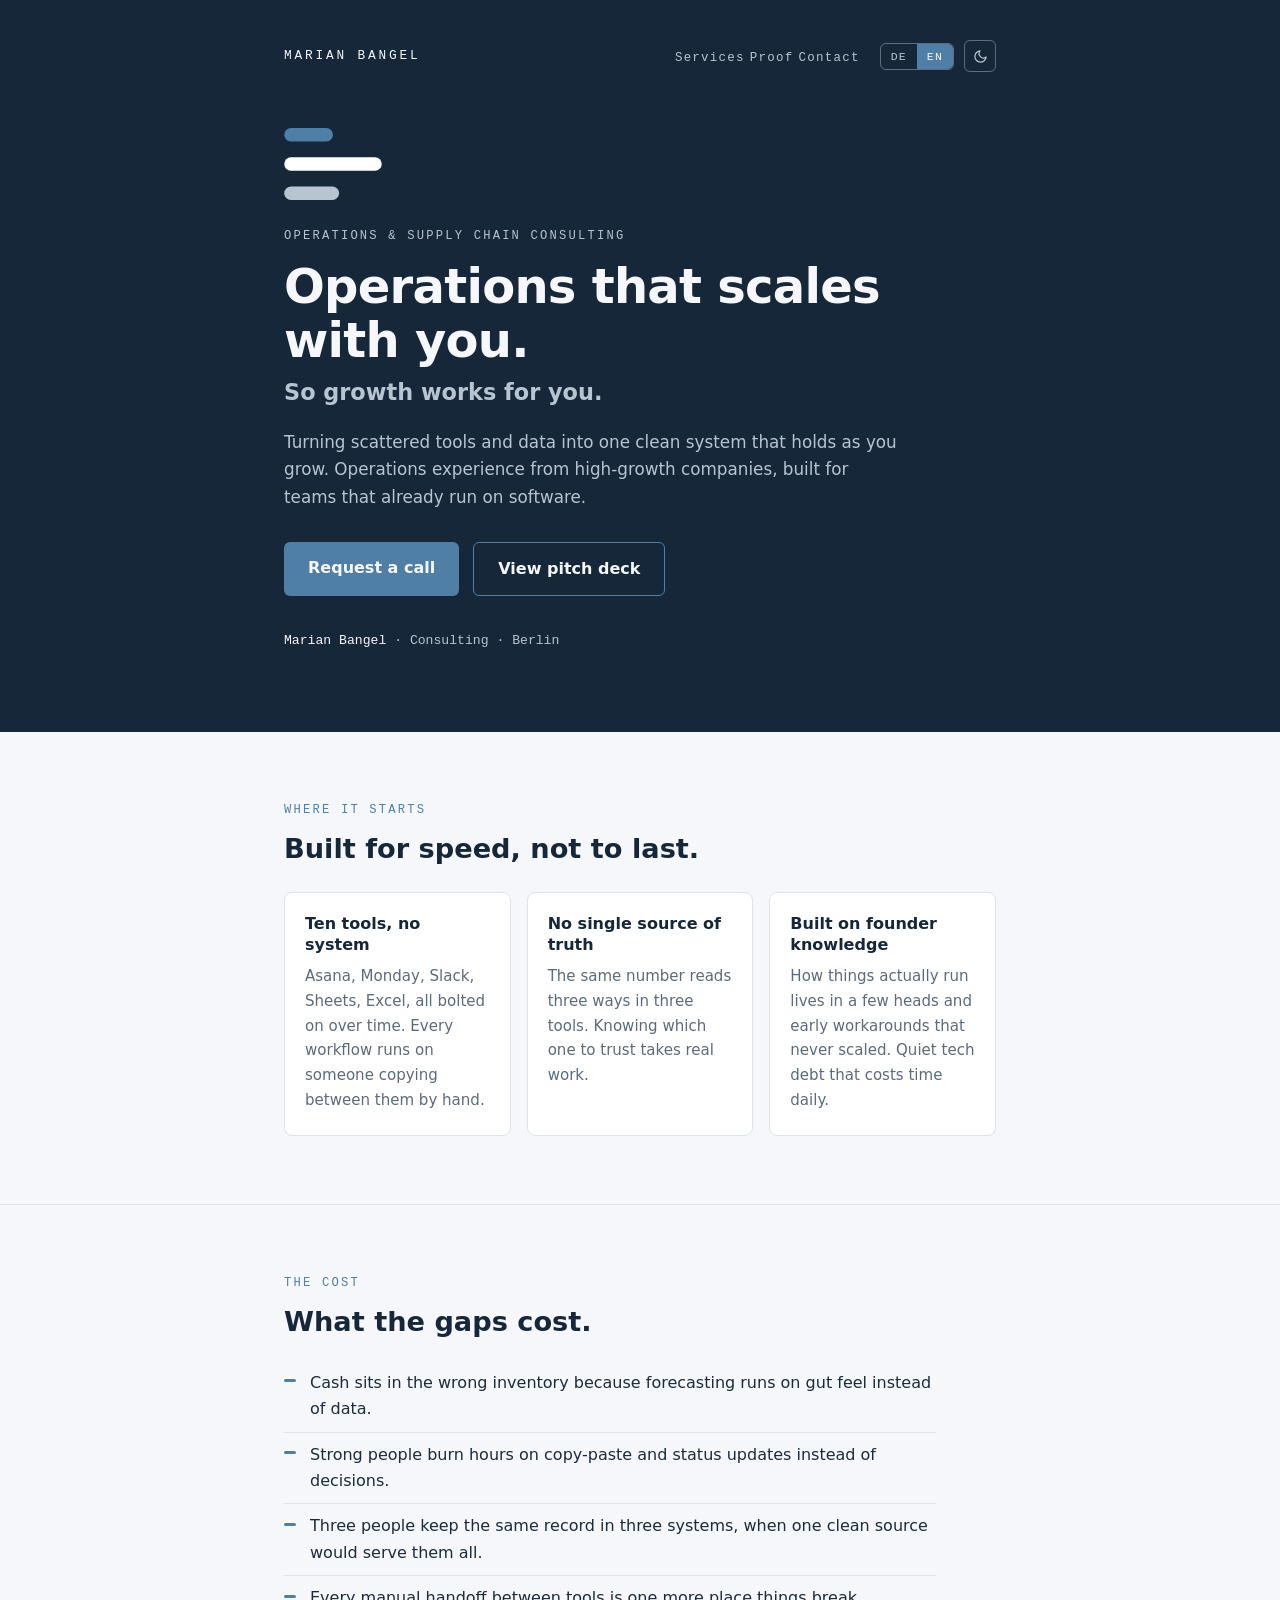
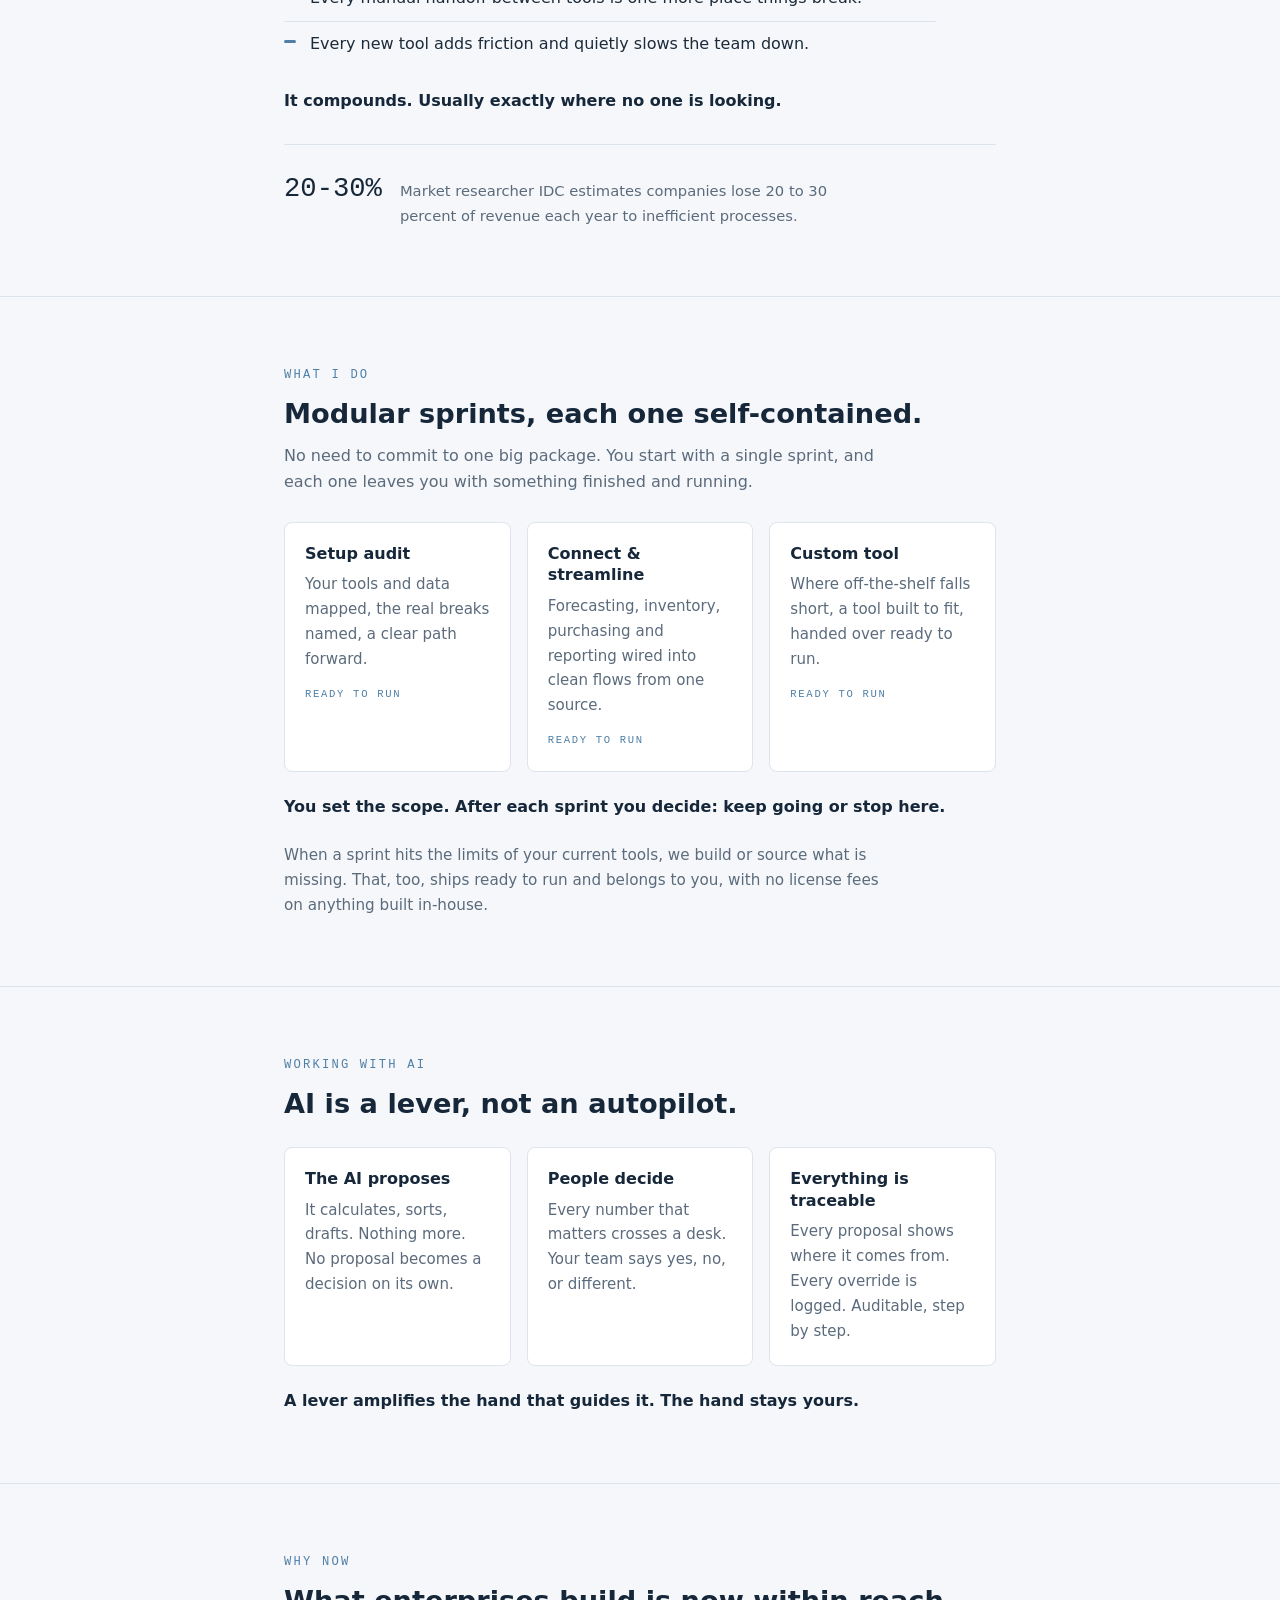
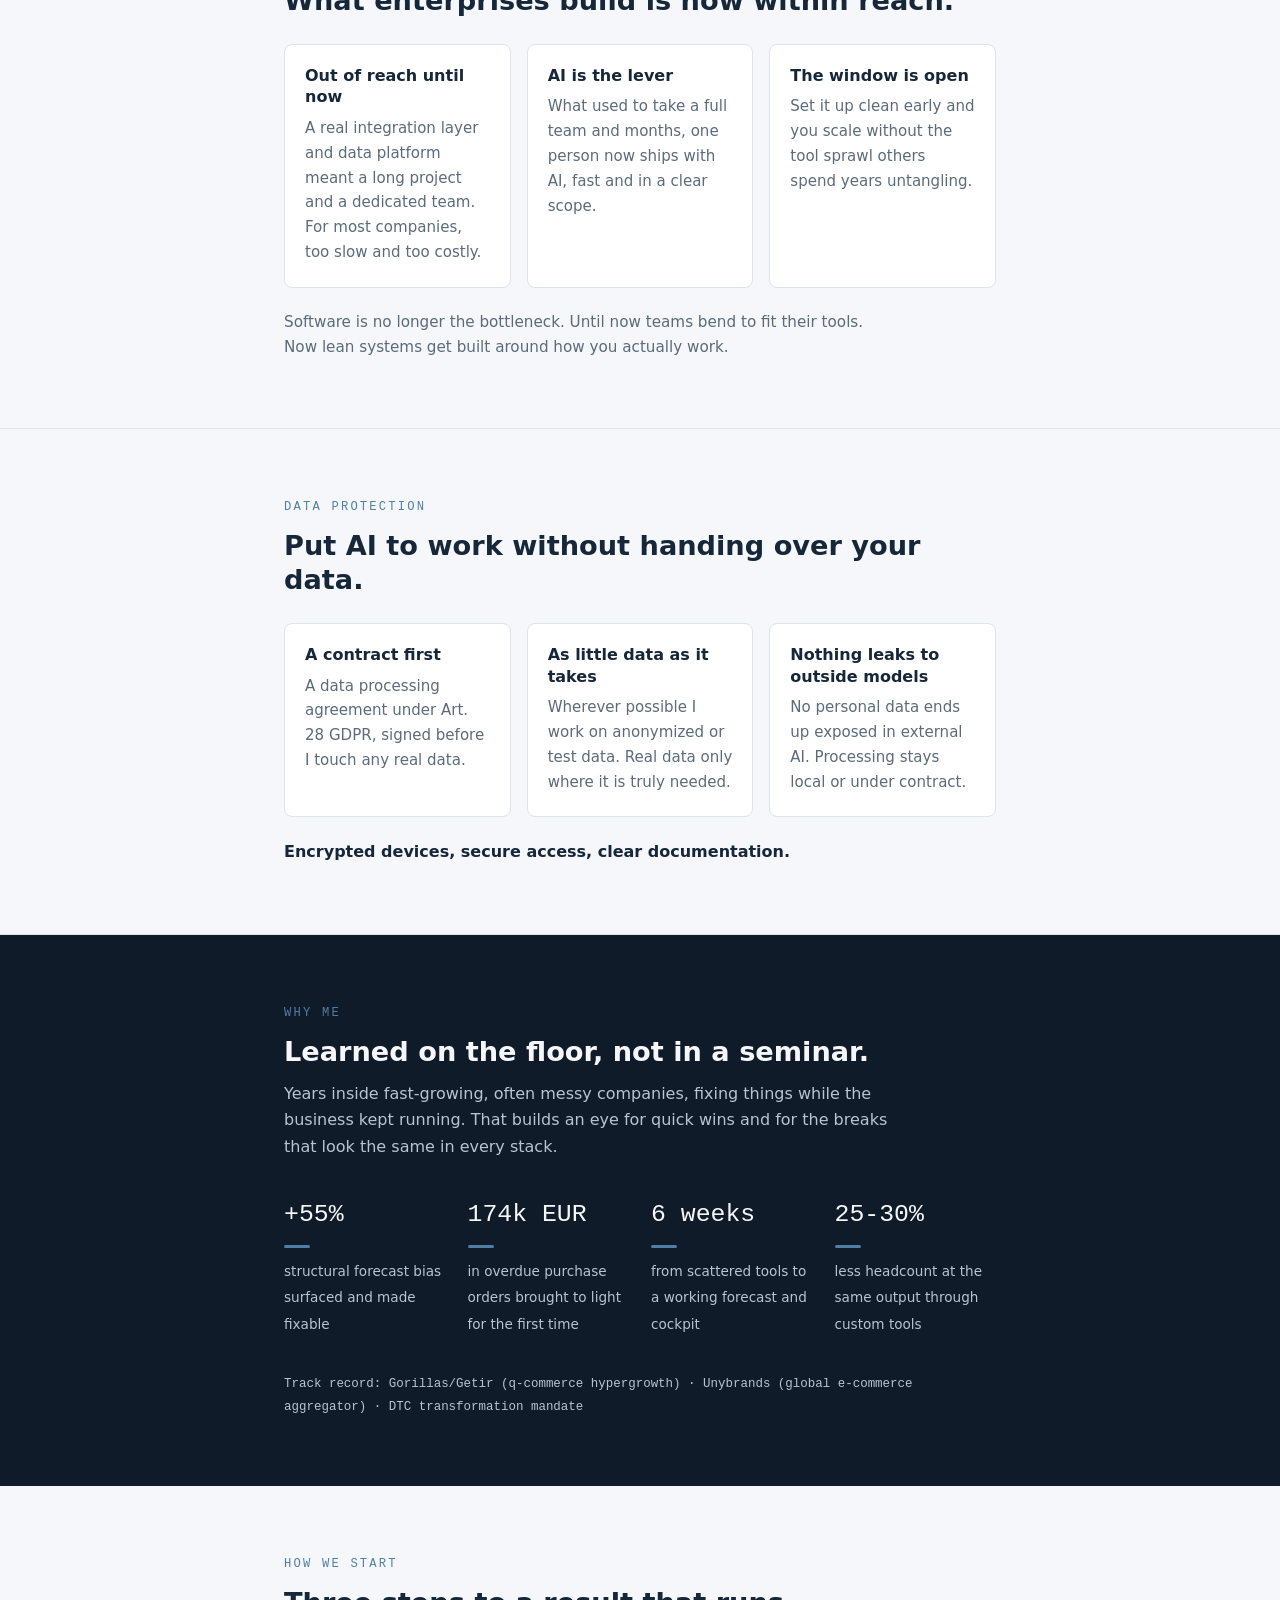
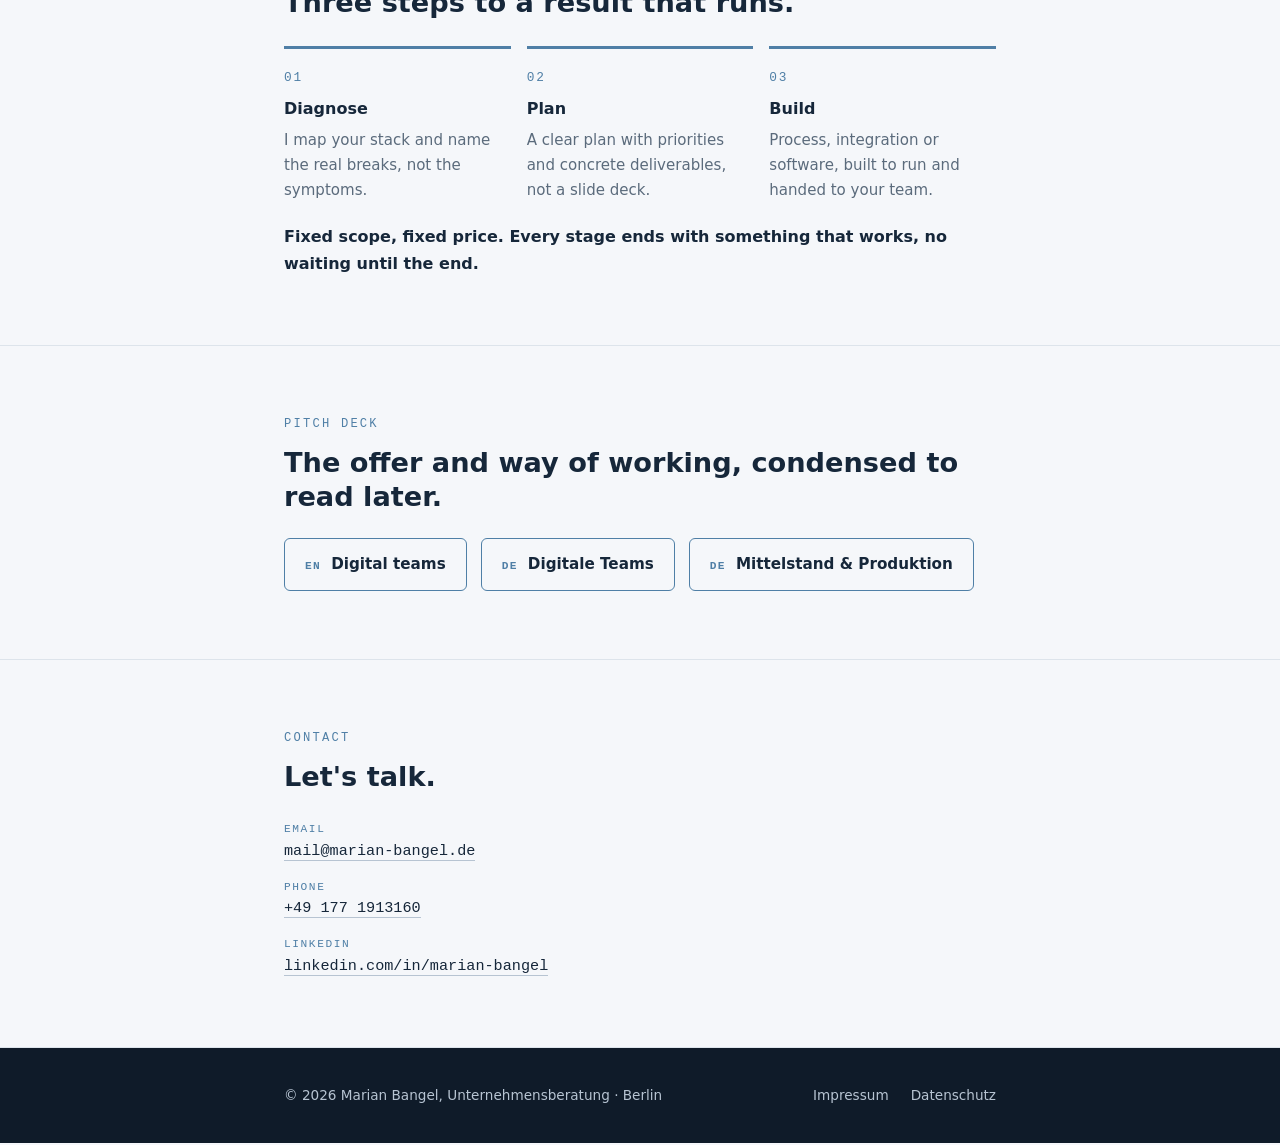
==== index.html @ c6da8b49 "Add files via upload" ====
<!DOCTYPE html>
<html lang="de">
<head>
<meta charset="utf-8">
<meta name="viewport" content="width=device-width, initial-scale=1">
<title>Marian Bangel · Prozesse &amp; Lieferketten</title>
<meta name="description" content="Beratung für Prozesse und Lieferketten. Gewachsene Strukturen in klare, belastbare Systeme überführen, KI-gestützt umgesetzt. / Operations &amp; supply chain consulting.">
<meta property="og:title" content="Marian Bangel · Prozesse &amp; Lieferketten">
<meta property="og:description" content="Gewachsene Strukturen in klare, belastbare Systeme überführen. Beratung und Umsetzung aus einer Hand.">
<meta property="og:url" content="https://marian-bangel.de/">
<meta property="og:type" content="website">
<link rel="icon" href="favicon.svg" type="image/svg+xml">
<link rel="stylesheet" href="style.css">
<script>
/* Theme vor dem Rendern setzen, kein Flackern. Keine Speicherung. */
document.documentElement.dataset.theme =
  window.matchMedia && window.matchMedia("(prefers-color-scheme: dark)").matches ? "dark" : "light";
</script>
</head>
<body data-active="de">

<!-- ================= DE ================= -->
<div data-lang="de">

<header class="hero">
  <div class="wrap">
    <div class="topbar">
      <a class="brand" href="#top" aria-label="Marian Bangel, zum Seitenanfang">
        <span class="brandmark">MARIAN BANGEL</span>
      </a>
      <div class="topnav">
        <span class="navlinks">
          <a href="#leistungen">Leistungen</a>
          <a href="#belege">Belege</a>
          <a href="#kontakt">Kontakt</a>
        </span>
        <div class="switches">
          <div class="langsw" role="group" aria-label="Sprache / Language">
            <button type="button" class="js-de on" aria-pressed="true">DE</button>
            <button type="button" class="js-en" aria-pressed="false">EN</button>
          </div>
          <button type="button" class="themesw js-theme" aria-label="Dunkles oder helles Design umschalten">
            <svg class="icon-moon" viewBox="0 0 24 24" fill="none" stroke="currentColor" stroke-width="2" stroke-linecap="round" stroke-linejoin="round" aria-hidden="true"><path d="M21 12.8A9 9 0 1 1 11.2 3a7 7 0 0 0 9.8 9.8z"/></svg>
            <svg class="icon-sun" viewBox="0 0 24 24" fill="none" stroke="currentColor" stroke-width="2" stroke-linecap="round" stroke-linejoin="round" aria-hidden="true"><circle cx="12" cy="12" r="4"/><path d="M12 2v2M12 20v2M4.9 4.9l1.4 1.4M17.7 17.7l1.4 1.4M2 12h2M20 12h2M4.9 19.1l1.4-1.4M17.7 6.3l1.4-1.4"/></svg>
          </button>
        </div>
      </div>
    </div>

    <svg class="chiffre fade" width="98" height="72" viewBox="0 0 130 96" role="img" aria-label="Marian Bangel Chiffre">
      <rect class="b1" x="0" y="0"  width="65"     height="18" rx="9"></rect>
      <rect class="b2" x="0" y="39" width="130"    height="18" rx="9"></rect>
      <rect class="b3" x="0" y="78" width="73.125" height="18" rx="9"></rect>
    </svg>
    <span class="eyebrow fade d1">Beratung für Prozesse &amp; Lieferketten</span>
    <h1 class="fade d1">Prozesse, die mitwachsen.</h1>
    <p class="claim fade d2">Damit Wachstum zum Vorteil wird.</p>
    <p class="sub fade d3">Gewachsene Strukturen in klare, belastbare Systeme überführen. Operative Erfahrung aus schnell wachsenden Unternehmen, nutzbar gemacht für den Mittelstand.</p>
    <div class="ctas fade d4">
      <a class="cta" href="mailto:mail@marian-bangel.de?subject=Anfrage%20Beratung">Gespräch anfragen</a>
      <a class="cta ghost" href="#pitchdeck">Pitchdeck ansehen</a>
    </div>
    <p class="meta fade d4"><strong>Marian Bangel</strong> · Unternehmensberatung · Berlin</p>
  </div>
</header>

<main>
  <section>
    <div class="wrap">
      <span class="eyebrow">Die Ausgangslage</span>
      <h2>In jeder Branche dieselben Engpässe.</h2>
      <div class="grid g3">
        <div class="block"><h3>Wissen in einzelnen Köpfen</h3><p>Isoliertes Expertenwissen, das nicht ins Unternehmen fließt. Fällt einer aus, stockt der Ablauf.</p></div>
        <div class="block"><h3>Gewachsene Insellösungen</h3><p>Tabellen, Mails und Notizen, über Jahre nebeneinander gewachsen. Den vollen Überblick hat niemand.</p></div>
        <div class="block"><h3>Kennzahlen nicht griffbereit</h3><p>Die entscheidenden Zahlen liegen nirgends sauber an einem Ort. Entscheidungen dauern länger, als sie müssten.</p></div>
      </div>
    </div>
  </section>

  <section>
    <div class="wrap">
      <span class="eyebrow">Was das kostet</span>
      <h2>Versteckte Prozesskosten, die mit der Größe wachsen.</h2>
      <ul class="points">
        <li>Kapital steckt im falschen Lagerbestand, weil nach Erfahrungswerten statt nach Daten geplant wird.</li>
        <li>Bestellungen kommen zu früh oder zu spät, weil der Überblick an einer Stelle fehlt.</li>
        <li>Gute Mitarbeiter verbringen Stunden mit Abtippen statt mit Entscheidungen.</li>
        <li>Aufträge und Material laufen über Zettel und Zuruf, statt an einem Ort zusammenzukommen.</li>
        <li>Jeder neue Auftrag und Standort macht die Abläufe komplizierter und bremst so das Wachstum.</li>
      </ul>
      <p class="kick">Das summiert sich. Meist genau da, wo keiner hinschaut.</p>
      <div class="stat">
        <b>20-30%</b>
        <span>Laut Marktforscher IDC verlieren Unternehmen jährlich 20 bis 30 Prozent ihres Umsatzes durch ineffiziente Prozesse.</span>
      </div>
    </div>
  </section>

  <section id="leistungen">
    <div class="wrap">
      <span class="eyebrow">Was ich mache</span>
      <h2>Modulare Sprints, jeder für sich abgeschlossen.</h2>
      <p class="intro">Sie müssen nicht das große Gesamtpaket kaufen. Sie steigen mit einem Sprint ein, und nach jedem haben Sie ein fertiges, lauffähiges Ergebnis in der Hand.</p>
      <div class="grid g3">
        <div class="block"><h3>Prozessanalyse</h3><p>Ihre Abläufe durchleuchtet, die echten Engpässe benannt, ein klarer Fahrplan.</p><span class="tag">Fertig übergeben</span></div>
        <div class="block"><h3>Prozess schlank bauen</h3><p>Planung, Bestand, Bestellung und Auswertung zu klaren, belastbaren Abläufen umgebaut.</p><span class="tag">Fertig übergeben</span></div>
        <div class="block"><h3>Eigenes Tool</h3><p>Wo es sich lohnt, eine passende Softwarelösung, schlüsselfertig übergeben.</p><span class="tag">Fertig übergeben</span></div>
      </div>
      <p class="kick">Sie bestimmen den Umfang. Nach jedem Sprint können Sie weitergehen oder stoppen.</p>
      <p class="note">Stößt ein Sprint an die Grenze der bestehenden Software, bauen oder finden wir die Lösung. Auch sie wird schlüsselfertig übergeben und gehört Ihnen, ohne laufende Lizenzkosten für Neuentwicklungen.</p>
    </div>
  </section>

  <section>
    <div class="wrap">
      <span class="eyebrow">Arbeitsweise mit KI</span>
      <h2>KI ist ein Hebel, kein Autopilot.</h2>
      <div class="grid g3">
        <div class="block"><h3>Die KI schlägt vor</h3><p>Sie rechnet, sortiert, entwirft. Mehr nicht. Kein Vorschlag wird von allein zur Entscheidung.</p></div>
        <div class="block"><h3>Der Mensch entscheidet</h3><p>Jede Zahl, die zählt, geht über einen Schreibtisch. Ihre Leute sagen ja, nein oder anders.</p></div>
        <div class="block"><h3>Alles ist nachvollziehbar</h3><p>Jeder Vorschlag zeigt, woher er kommt. Jeder Eingriff wird protokolliert. Prüfbar, Schritt für Schritt.</p></div>
      </div>
      <p class="kick">Ein Hebel verstärkt die Hand, die ihn führt. Die Hand bleibt Ihre.</p>
    </div>
  </section>

  <section>
    <div class="wrap">
      <span class="eyebrow">Wieso jetzt</span>
      <h2>Was Konzerne aufbauen, wird jetzt auch für den Mittelstand machbar.</h2>
      <div class="grid g3">
        <div class="block"><h3>Bisher zu teuer</h3><p>Moderne, datengetriebene Prozesse waren großen Konzernen vorbehalten. Für den Mittelstand selten bezahlbar.</p></div>
        <div class="block"><h3>KI ist der Hebel</h3><p>Was früher ein ganzes Beraterteam und ein langes Projekt brauchte, schafft heute ein Einzelner mit KI, schnell und mit klarem Rahmen.</p></div>
        <div class="block"><h3>Jetzt ist der Moment</h3><p>Wer früh umstellt, baut einen Vorsprung auf, den der Wettbewerb erst einholen muss. Am Anfang ist der Hebel am größten.</p></div>
      </div>
      <p class="note">Software ist kein Flaschenhals mehr. Bisher richtet sich der Betrieb oft nach der Software. Jetzt entstehen schlanke Lösungen rund um Ihre Prozesse.</p>
    </div>
  </section>

  <section>
    <div class="wrap">
      <span class="eyebrow">Datenschutz</span>
      <h2>Klare Regeln, bevor irgendetwas beginnt.</h2>
      <div class="grid g3">
        <div class="block"><h3>Vertrag vor Zugriff</h3><p>Ein Auftragsverarbeitungsvertrag nach Art. 28 DSGVO wird geschlossen, bevor ich Zugriff auf echte Daten bekomme.</p></div>
        <div class="block"><h3>So wenig Daten wie möglich</h3><p>Wo es geht, arbeite ich mit anonymisierten oder Testdaten. Echte Daten nur, wo wirklich nötig.</p></div>
        <div class="block"><h3>Keine Echtdaten in fremde Systeme</h3><p>Personenbezogene Daten landen nicht ungeschützt in fremden KI-Systemen. Verarbeitung lokal oder vertraglich abgesichert.</p></div>
      </div>
      <p class="kick">Verschlüsselte Geräte, sichere Zugänge, klare Dokumentation.</p>
    </div>
  </section>

  <section id="belege" class="proof">
    <div class="wrap">
      <span class="eyebrow">Wieso ich</span>
      <h2>Gelernt im Betrieb, nicht im Seminar.</h2>
      <p class="lead">Jahre in schnell wachsenden, oft chaotischen Unternehmen, immer im laufenden Betrieb optimiert. Daraus ein Blick für schnelle Erfolge und für die Engpässe, die in fast jedem Betrieb gleich aussehen.</p>
      <div class="nums">
        <div class="num"><b>55%</b><span class="u"></span><span>systematische Fehlplanung in der Absatzplanung aufgedeckt und korrigierbar gemacht</span></div>
        <div class="num"><b>174k EUR</b><span class="u"></span><span>überfällige Bestellungen erstmals sichtbar gemacht</span></div>
        <div class="num"><b>6 Wochen</b><span class="u"></span><span>vom Excel-Chaos zu einer laufenden Planungs- und Steuerungslösung</span></div>
        <div class="num"><b>25-30%</b><span class="u"></span><span>weniger Personaleinsatz bei gleichem Ergebnis durch eigene Werkzeuge</span></div>
      </div>
      <p class="stations">Stationen: Gorillas/Getir (Lebensmittel-Lieferdienst, starkes Wachstum) · Unybrands (internationale E-Commerce-Gruppe) · Beratungsmandat Online-Handel</p>
    </div>
  </section>

  <section>
    <div class="wrap">
      <span class="eyebrow">Wie ein Einstieg aussieht</span>
      <h2>In drei Schritten zum schlüsselfertigen Ergebnis.</h2>
      <div class="steps">
        <div class="step"><span class="no">01</span><h3>Diagnose</h3><p>Ich analysiere Ihre Prozesse und benenne die echten Engpässe, nicht die Symptome.</p></div>
        <div class="step"><span class="no">02</span><h3>Konzept</h3><p>Ein klarer Plan mit Prioritäten und konkreten Ergebnissen, kein Beratungs-Foliensatz.</p></div>
        <div class="step"><span class="no">03</span><h3>Umsetzung</h3><p>Prozesse oder Software, einsatzfertig gebaut und an Ihr Team übergeben.</p></div>
      </div>
      <p class="kick">Fester Umfang, fester Preis. Nach jeder Etappe steht etwas Fertiges, kein Warten bis zum Schluss.</p>
    </div>
  </section>

  <section id="pitchdeck">
    <div class="wrap">
      <span class="eyebrow">Pitchdeck</span>
      <h2>Leistungsangebot und Arbeitsweise kompakt zum Nachlesen.</h2>
      <div class="decks">
        <a class="deck" href="decks/pitchdeck-de.pdf"><span class="dtag">DE</span> Mittelstand &amp; Produktion</a>
        <a class="deck" href="decks/pitchdeck-digital-de.pdf"><span class="dtag">DE</span> Digitale Teams</a>
        <a class="deck" href="decks/pitchdeck-en.pdf"><span class="dtag">EN</span> Digital teams</a>
      </div>
    </div>
  </section>

  <section id="kontakt">
    <div class="wrap">
      <span class="eyebrow">Kontakt</span>
      <h2>Sprechen wir darüber.</h2>
      <div class="contact">
        <div><span class="k">E-Mail</span><a href="mailto:mail@marian-bangel.de">mail@marian-bangel.de</a></div>
        <div><span class="k">Telefon</span><a href="tel:+491771913160">+49 177 1913160</a></div>
        <div><span class="k">LinkedIn</span><a href="https://linkedin.com/in/marian-bangel" rel="me">linkedin.com/in/marian-bangel</a></div>
      </div>
    </div>
  </section>
</main>

</div>

<!-- ================= EN ================= -->
<div data-lang="en">

<header class="hero">
  <div class="wrap">
    <div class="topbar">
      <a class="brand" href="#top" aria-label="Marian Bangel, back to top">
        <span class="brandmark">MARIAN BANGEL</span>
      </a>
      <div class="topnav">
        <span class="navlinks">
          <a href="#services">Services</a>
          <a href="#proof">Proof</a>
          <a href="#contact">Contact</a>
        </span>
        <div class="switches">
          <div class="langsw" role="group" aria-label="Sprache / Language">
            <button type="button" class="js-de" aria-pressed="false">DE</button>
            <button type="button" class="js-en on" aria-pressed="true">EN</button>
          </div>
          <button type="button" class="themesw js-theme" aria-label="Toggle dark or light theme">
            <svg class="icon-moon" viewBox="0 0 24 24" fill="none" stroke="currentColor" stroke-width="2" stroke-linecap="round" stroke-linejoin="round" aria-hidden="true"><path d="M21 12.8A9 9 0 1 1 11.2 3a7 7 0 0 0 9.8 9.8z"/></svg>
            <svg class="icon-sun" viewBox="0 0 24 24" fill="none" stroke="currentColor" stroke-width="2" stroke-linecap="round" stroke-linejoin="round" aria-hidden="true"><circle cx="12" cy="12" r="4"/><path d="M12 2v2M12 20v2M4.9 4.9l1.4 1.4M17.7 17.7l1.4 1.4M2 12h2M20 12h2M4.9 19.1l1.4-1.4M17.7 6.3l1.4-1.4"/></svg>
          </button>
        </div>
      </div>
    </div>

    <svg class="chiffre fade" width="98" height="72" viewBox="0 0 130 96" role="img" aria-label="Marian Bangel mark">
      <rect class="b1" x="0" y="0"  width="65"     height="18" rx="9"></rect>
      <rect class="b2" x="0" y="39" width="130"    height="18" rx="9"></rect>
      <rect class="b3" x="0" y="78" width="73.125" height="18" rx="9"></rect>
    </svg>
    <span class="eyebrow fade d1">Operations &amp; Supply Chain Consulting</span>
    <h1 class="fade d1">Operations that scales with you.</h1>
    <p class="claim fade d2">So growth works for you.</p>
    <p class="sub fade d3">Turning scattered tools and data into one clean system that holds as you grow. Operations experience from high-growth companies, built for teams that already run on software.</p>
    <div class="ctas fade d4">
      <a class="cta" href="mailto:mail@marian-bangel.de?subject=Consulting%20request">Request a call</a>
      <a class="cta ghost" href="#deck">View pitch deck</a>
    </div>
    <p class="meta fade d4"><strong>Marian Bangel</strong> · Consulting · Berlin</p>
  </div>
</header>

<main>
  <section>
    <div class="wrap">
      <span class="eyebrow">Where it starts</span>
      <h2>Built for speed, not to last.</h2>
      <div class="grid g3">
        <div class="block"><h3>Ten tools, no system</h3><p>Asana, Monday, Slack, Sheets, Excel, all bolted on over time. Every workflow runs on someone copying between them by hand.</p></div>
        <div class="block"><h3>No single source of truth</h3><p>The same number reads three ways in three tools. Knowing which one to trust takes real work.</p></div>
        <div class="block"><h3>Built on founder knowledge</h3><p>How things actually run lives in a few heads and early workarounds that never scaled. Quiet tech debt that costs time daily.</p></div>
      </div>
    </div>
  </section>

  <section>
    <div class="wrap">
      <span class="eyebrow">The cost</span>
      <h2>What the gaps cost.</h2>
      <ul class="points">
        <li>Cash sits in the wrong inventory because forecasting runs on gut feel instead of data.</li>
        <li>Strong people burn hours on copy-paste and status updates instead of decisions.</li>
        <li>Three people keep the same record in three systems, when one clean source would serve them all.</li>
        <li>Every manual handoff between tools is one more place things break.</li>
        <li>Every new tool adds friction and quietly slows the team down.</li>
      </ul>
      <p class="kick">It compounds. Usually exactly where no one is looking.</p>
      <div class="stat">
        <b>20-30%</b>
        <span>Market researcher IDC estimates companies lose 20 to 30 percent of revenue each year to inefficient processes.</span>
      </div>
    </div>
  </section>

  <section id="services">
    <div class="wrap">
      <span class="eyebrow">What I do</span>
      <h2>Modular sprints, each one self-contained.</h2>
      <p class="intro">No need to commit to one big package. You start with a single sprint, and each one leaves you with something finished and running.</p>
      <div class="grid g3">
        <div class="block"><h3>Setup audit</h3><p>Your tools and data mapped, the real breaks named, a clear path forward.</p><span class="tag">Ready to run</span></div>
        <div class="block"><h3>Connect &amp; streamline</h3><p>Forecasting, inventory, purchasing and reporting wired into clean flows from one source.</p><span class="tag">Ready to run</span></div>
        <div class="block"><h3>Custom tool</h3><p>Where off-the-shelf falls short, a tool built to fit, handed over ready to run.</p><span class="tag">Ready to run</span></div>
      </div>
      <p class="kick">You set the scope. After each sprint you decide: keep going or stop here.</p>
      <p class="note">When a sprint hits the limits of your current tools, we build or source what is missing. That, too, ships ready to run and belongs to you, with no license fees on anything built in-house.</p>
    </div>
  </section>

  <section>
    <div class="wrap">
      <span class="eyebrow">Working with AI</span>
      <h2>AI is a lever, not an autopilot.</h2>
      <div class="grid g3">
        <div class="block"><h3>The AI proposes</h3><p>It calculates, sorts, drafts. Nothing more. No proposal becomes a decision on its own.</p></div>
        <div class="block"><h3>People decide</h3><p>Every number that matters crosses a desk. Your team says yes, no, or different.</p></div>
        <div class="block"><h3>Everything is traceable</h3><p>Every proposal shows where it comes from. Every override is logged. Auditable, step by step.</p></div>
      </div>
      <p class="kick">A lever amplifies the hand that guides it. The hand stays yours.</p>
    </div>
  </section>

  <section>
    <div class="wrap">
      <span class="eyebrow">Why now</span>
      <h2>What enterprises build is now within reach.</h2>
      <div class="grid g3">
        <div class="block"><h3>Out of reach until now</h3><p>A real integration layer and data platform meant a long project and a dedicated team. For most companies, too slow and too costly.</p></div>
        <div class="block"><h3>AI is the lever</h3><p>What used to take a full team and months, one person now ships with AI, fast and in a clear scope.</p></div>
        <div class="block"><h3>The window is open</h3><p>Set it up clean early and you scale without the tool sprawl others spend years untangling.</p></div>
      </div>
      <p class="note">Software is no longer the bottleneck. Until now teams bend to fit their tools. Now lean systems get built around how you actually work.</p>
    </div>
  </section>

  <section>
    <div class="wrap">
      <span class="eyebrow">Data protection</span>
      <h2>Put AI to work without handing over your data.</h2>
      <div class="grid g3">
        <div class="block"><h3>A contract first</h3><p>A data processing agreement under Art. 28 GDPR, signed before I touch any real data.</p></div>
        <div class="block"><h3>As little data as it takes</h3><p>Wherever possible I work on anonymized or test data. Real data only where it is truly needed.</p></div>
        <div class="block"><h3>Nothing leaks to outside models</h3><p>No personal data ends up exposed in external AI. Processing stays local or under contract.</p></div>
      </div>
      <p class="kick">Encrypted devices, secure access, clear documentation.</p>
    </div>
  </section>

  <section id="proof" class="proof">
    <div class="wrap">
      <span class="eyebrow">Why me</span>
      <h2>Learned on the floor, not in a seminar.</h2>
      <p class="lead">Years inside fast-growing, often messy companies, fixing things while the business kept running. That builds an eye for quick wins and for the breaks that look the same in every stack.</p>
      <div class="nums">
        <div class="num"><b>+55%</b><span class="u"></span><span>structural forecast bias surfaced and made fixable</span></div>
        <div class="num"><b>174k EUR</b><span class="u"></span><span>in overdue purchase orders brought to light for the first time</span></div>
        <div class="num"><b>6 weeks</b><span class="u"></span><span>from scattered tools to a working forecast and cockpit</span></div>
        <div class="num"><b>25-30%</b><span class="u"></span><span>less headcount at the same output through custom tools</span></div>
      </div>
      <p class="stations">Track record: Gorillas/Getir (q-commerce hypergrowth) · Unybrands (global e-commerce aggregator) · DTC transformation mandate</p>
    </div>
  </section>

  <section>
    <div class="wrap">
      <span class="eyebrow">How we start</span>
      <h2>Three steps to a result that runs.</h2>
      <div class="steps">
        <div class="step"><span class="no">01</span><h3>Diagnose</h3><p>I map your stack and name the real breaks, not the symptoms.</p></div>
        <div class="step"><span class="no">02</span><h3>Plan</h3><p>A clear plan with priorities and concrete deliverables, not a slide deck.</p></div>
        <div class="step"><span class="no">03</span><h3>Build</h3><p>Process, integration or software, built to run and handed to your team.</p></div>
      </div>
      <p class="kick">Fixed scope, fixed price. Every stage ends with something that works, no waiting until the end.</p>
    </div>
  </section>

  <section id="deck">
    <div class="wrap">
      <span class="eyebrow">Pitch deck</span>
      <h2>The offer and way of working, condensed to read later.</h2>
      <div class="decks">
        <a class="deck" href="decks/pitchdeck-en.pdf"><span class="dtag">EN</span> Digital teams</a>
        <a class="deck" href="decks/pitchdeck-digital-de.pdf"><span class="dtag">DE</span> Digitale Teams</a>
        <a class="deck" href="decks/pitchdeck-de.pdf"><span class="dtag">DE</span> Mittelstand &amp; Produktion</a>
      </div>
    </div>
  </section>

  <section id="contact">
    <div class="wrap">
      <span class="eyebrow">Contact</span>
      <h2>Let's talk.</h2>
      <div class="contact">
        <div><span class="k">Email</span><a href="mailto:mail@marian-bangel.de">mail@marian-bangel.de</a></div>
        <div><span class="k">Phone</span><a href="tel:+491771913160">+49 177 1913160</a></div>
        <div><span class="k">LinkedIn</span><a href="https://linkedin.com/in/marian-bangel" rel="me">linkedin.com/in/marian-bangel</a></div>
      </div>
    </div>
  </section>
</main>

</div>

<footer>
  <div class="wrap">
    <span>© 2026 Marian Bangel, Unternehmensberatung · Berlin</span>
    <nav>
      <a href="impressum.html">Impressum</a>
      <a href="datenschutz.html">Datenschutz</a>
    </nav>
  </div>
</footer>

<script>
/* Sprache: DE ist Standard, Browser-Sprache nur als Startwert. Keine Speicherung. */
function setLang(l) {
  document.body.dataset.active = l;
  document.documentElement.lang = l;
  document.querySelectorAll(".js-de").forEach(function (b) {
    b.classList.toggle("on", l === "de");
    b.setAttribute("aria-pressed", String(l === "de"));
  });
  document.querySelectorAll(".js-en").forEach(function (b) {
    b.classList.toggle("on", l === "en");
    b.setAttribute("aria-pressed", String(l === "en"));
  });
}
document.querySelectorAll(".js-de").forEach(function (b) { b.addEventListener("click", function () { setLang("de"); }); });
document.querySelectorAll(".js-en").forEach(function (b) { b.addEventListener("click", function () { setLang("en"); }); });
if ((navigator.language || "").toLowerCase().indexOf("en") === 0) setLang("en");

/* Theme: Systemeinstellung als Startwert, Toggle im Kopfbereich. Keine Speicherung. */
document.querySelectorAll(".js-theme").forEach(function (b) {
  b.addEventListener("click", function () {
    var root = document.documentElement;
    root.dataset.theme = root.dataset.theme === "dark" ? "light" : "dark";
  });
});
</script>

</body>
</html>
---- style.css ----
/* marian-bangel.de · Token-System */
@font-face { font-family: "IBM Plex Sans"; src: url("fonts/ibm-plex-sans-latin-400-normal.woff2") format("woff2"); font-weight: 400; font-display: swap; }
@font-face { font-family: "IBM Plex Sans"; src: url("fonts/ibm-plex-sans-latin-600-normal.woff2") format("woff2"); font-weight: 600; font-display: swap; }
@font-face { font-family: "JetBrains Mono"; src: url("fonts/jetbrains-mono-latin-400-normal.woff2") format("woff2"); font-weight: 400; font-display: swap; }
@font-face { font-family: "JetBrains Mono"; src: url("fonts/jetbrains-mono-latin-500-normal.woff2") format("woff2"); font-weight: 500; font-display: swap; }

:root {
  /* Marke (fix) */
  --navy: #16273A;
  --navy-deep: #0F1B29;
  --steel: #4F7FA6;
  --silver: #B7C4D2;
  --paper: #F5F7FA;
  --ink: #1C2B3A;
  --sans: "IBM Plex Sans", system-ui, -apple-system, "Segoe UI", sans-serif;
  --mono: "JetBrains Mono", ui-monospace, "Cascadia Code", monospace;

  /* Semantik: Light (Default) */
  --bg: var(--paper);
  --surface: #FFFFFF;
  --text: var(--ink);
  --muted: #5B6B7C;
  --heading: var(--navy);
  --line: #DDE4EB;
  --accent: var(--steel);
  --hero-bg: var(--navy);
  --proof-bg: var(--navy-deep);
  --btn-text: var(--navy);
}

[data-theme="dark"] {
  --bg: var(--navy-deep);
  --surface: #16273A;
  --text: #D9E1EA;
  --muted: #93A3B4;
  --heading: var(--paper);
  --line: #24374C;
  --hero-bg: var(--navy);
  --proof-bg: #0B1420;
  --btn-text: var(--paper);
}

* { margin: 0; padding: 0; box-sizing: border-box; }
html { scroll-behavior: smooth; }
body {
  font-family: var(--sans); font-weight: 400;
  color: var(--text); background: var(--bg);
  line-height: 1.65;
  transition: background 0.2s ease, color 0.2s ease;
}

.wrap { max-width: 760px; margin: 0 auto; padding: 0 24px; }

/* Sprachumschaltung: nur der aktive Block ist sichtbar */
[data-lang] { display: none; }
body[data-active="de"] [data-lang="de"] { display: block; }
body[data-active="en"] [data-lang="en"] { display: block; }

/* ---------- Topbar ---------- */
.topbar {
  display: flex; align-items: center; justify-content: space-between;
  gap: 16px; padding-bottom: 56px;
}
.brand { display: flex; align-items: center; gap: 12px; color: var(--paper); text-decoration: none; }
.brandmark { font-family: var(--mono); font-weight: 500; font-size: 0.8rem; letter-spacing: 0.22em; }
.topnav { display: flex; align-items: center; gap: 20px; }
.topnav a {
  font-family: var(--mono); font-size: 0.78rem; letter-spacing: 0.1em;
  color: var(--silver); text-decoration: none;
}
.topnav a:hover, .topnav a:focus-visible { color: var(--paper); }
.switches { display: flex; align-items: center; gap: 10px; }
.langsw { display: flex; border: 1px solid rgba(183,196,210,0.45); border-radius: 6px; overflow: hidden; }
.langsw button {
  font-family: var(--mono); font-size: 0.72rem; letter-spacing: 0.1em;
  background: none; border: 0; color: var(--silver);
  padding: 6px 10px; cursor: pointer;
}
.langsw button.on { background: var(--steel); color: var(--paper); }
.themesw {
  display: inline-flex; align-items: center; justify-content: center;
  width: 32px; height: 32px; border: 1px solid rgba(183,196,210,0.45);
  border-radius: 6px; background: none; color: var(--silver); cursor: pointer;
}
.themesw:hover, .themesw:focus-visible { color: var(--paper); border-color: var(--silver); }
.themesw svg { width: 15px; height: 15px; }
[data-theme="light"] .icon-sun { display: none; }
[data-theme="dark"] .icon-moon { display: none; }
.langsw button:focus-visible, .themesw:focus-visible, .topnav a:focus-visible {
  outline: 2px solid var(--steel); outline-offset: 2px;
}

/* ---------- Hero ---------- */
.hero { background: var(--hero-bg); color: var(--paper); padding: 40px 0 80px; }
.chiffre { display: block; margin-bottom: 26px; }
/* Auf dunklem Grund: oben Steel, Hauptbalken Weiß, unten Silver (Logo-Blaupause) */
.chiffre .b1 { fill: var(--steel); }
.chiffre .b2 { fill: #FFFFFF; }
.chiffre .b3 { fill: var(--silver); }
.hero .eyebrow { color: var(--silver); }
h1 { font-size: clamp(2.1rem, 5.5vw, 3rem); font-weight: 600; letter-spacing: -0.015em; line-height: 1.12; margin-top: 14px; }
.claim { font-size: clamp(1.15rem, 3vw, 1.4rem); font-weight: 600; color: var(--silver); margin-top: 6px; }
.sub { font-size: 1.05rem; color: var(--silver); max-width: 58ch; margin-top: 18px; }
.ctas { display: flex; gap: 14px; flex-wrap: wrap; margin-top: 30px; }
.cta {
  display: inline-block; padding: 13px 24px; border-radius: 6px;
  background: var(--steel); color: var(--paper);
  font-weight: 600; text-decoration: none;
  transition: background 0.15s ease;
}
.cta:hover, .cta:focus-visible { background: #5E8FB8; }
.cta.ghost { background: none; border: 1.5px solid var(--steel); color: var(--paper); }
.cta.ghost:hover, .cta.ghost:focus-visible { background: var(--steel); }
.cta:focus-visible { outline: 2px solid var(--silver); outline-offset: 3px; }
.meta { font-family: var(--mono); font-size: 0.82rem; color: var(--silver); margin-top: 34px; }
.meta strong { color: var(--paper); font-weight: 500; }

/* ---------- Sektionen ---------- */
section { padding: 68px 0; border-bottom: 1px solid var(--line); }
.eyebrow {
  font-family: var(--mono); font-weight: 500; font-size: 0.76rem;
  letter-spacing: 0.18em; text-transform: uppercase; color: var(--steel);
  display: block;
}
h2 { color: var(--heading); font-size: clamp(1.35rem, 3.4vw, 1.7rem); font-weight: 600; line-height: 1.25; margin: 12px 0 12px; }
.intro { max-width: 62ch; color: var(--muted); }
.grid { display: grid; gap: 16px; margin-top: 26px; }
.g3 { grid-template-columns: repeat(3, 1fr); }
.block {
  background: var(--surface); border: 1px solid var(--line); border-radius: 8px;
  padding: 20px 20px 22px;
}
.block h3 { color: var(--heading); font-size: 1rem; font-weight: 600; line-height: 1.35; margin-bottom: 8px; }
.block p { font-size: 0.94rem; color: var(--muted); }
.tag {
  font-family: var(--mono); font-size: 0.66rem; letter-spacing: 0.16em;
  text-transform: uppercase; color: var(--steel); display: block; margin-top: 14px;
}
.points { list-style: none; margin-top: 22px; max-width: 64ch; }
.points li { padding: 9px 0 9px 26px; position: relative; border-bottom: 1px solid var(--line); }
.points li:last-child { border-bottom: 0; }
.points li::before {
  content: ""; position: absolute; left: 0; top: 1.15em;
  width: 12px; height: 3px; border-radius: 1.5px; background: var(--steel);
}
.kick { margin-top: 22px; font-weight: 600; color: var(--heading); }
.note { margin-top: 22px; color: var(--muted); max-width: 62ch; font-size: 0.95rem; }
.stat { display: flex; align-items: baseline; gap: 18px; margin-top: 30px; padding-top: 22px; border-top: 1px solid var(--line); flex-wrap: wrap; }
.stat b { font-family: var(--mono); font-weight: 500; font-size: 1.7rem; color: var(--heading); white-space: nowrap; }
.stat span { color: var(--muted); font-size: 0.92rem; max-width: 46ch; }

/* ---------- Belege (dunkel in beiden Themes) ---------- */
.proof { background: var(--proof-bg); border-bottom: 0; color: var(--silver); }
.proof h2 { color: var(--paper); }
.proof .lead { max-width: 62ch; color: var(--silver); }
.nums { display: grid; grid-template-columns: repeat(4, 1fr); gap: 22px; margin-top: 34px; }
.num b { font-family: var(--mono); font-weight: 500; font-size: 1.55rem; color: var(--paper); display: block; }
.num .u { display: block; width: 26px; height: 3px; border-radius: 1.5px; background: var(--steel); margin: 10px 0 10px; }
.num span:not(.u) { font-size: 0.85rem; color: var(--silver); }
.stations { font-family: var(--mono); font-size: 0.78rem; color: var(--silver); margin-top: 36px; line-height: 1.8; }

/* ---------- Einstieg ---------- */
.steps { display: grid; grid-template-columns: repeat(3, 1fr); gap: 16px; margin-top: 26px; }
.step { border-top: 3px solid var(--steel); padding-top: 14px; }
.step .no { font-family: var(--mono); font-weight: 500; font-size: 0.8rem; color: var(--steel); letter-spacing: 0.14em; }
.step h3 { color: var(--heading); font-size: 1rem; font-weight: 600; margin: 6px 0 6px; }
.step p { font-size: 0.94rem; color: var(--muted); }

/* ---------- Decks ---------- */
.decks { display: flex; gap: 14px; flex-wrap: wrap; margin-top: 24px; }
.deck {
  display: inline-flex; align-items: baseline; gap: 10px; padding: 13px 20px;
  border: 1.5px solid var(--steel); border-radius: 6px;
  color: var(--btn-text); text-decoration: none; font-weight: 600; font-size: 0.95rem;
  transition: background 0.15s ease, color 0.15s ease;
}
.deck .dtag { font-family: var(--mono); font-size: 0.7rem; letter-spacing: 0.12em; color: var(--steel); transition: color 0.15s ease; }
.deck:hover, .deck:focus-visible { background: var(--steel); color: var(--paper); }
.deck:hover .dtag, .deck:focus-visible .dtag { color: var(--paper); }
.deck:focus-visible { outline: 2px solid var(--steel); outline-offset: 3px; }

/* ---------- Kontakt ---------- */
.contact { font-family: var(--mono); font-size: 0.95rem; display: grid; gap: 14px; margin-top: 26px; }
.contact .k { color: var(--steel); font-size: 0.7rem; letter-spacing: 0.14em; text-transform: uppercase; display: block; }
.contact a { color: var(--btn-text); text-decoration: none; border-bottom: 1px solid var(--silver); }
.contact a:hover, .contact a:focus-visible { border-color: var(--steel); color: var(--steel); }

/* ---------- Footer ---------- */
footer { background: var(--navy-deep); color: var(--silver); padding: 36px 0; font-size: 0.85rem; }
footer .wrap { display: flex; justify-content: space-between; gap: 16px; flex-wrap: wrap; }
footer a { color: var(--silver); text-decoration: none; border-bottom: 1px solid transparent; }
footer a:hover, footer a:focus-visible { border-color: var(--silver); }
footer nav { display: flex; gap: 22px; }

/* ---------- Rechtsseiten ---------- */
.legal h1 { color: var(--heading); font-size: 1.6rem; margin-bottom: 8px; }
.legal main { padding: 64px 0; }
.legal h2 { font-size: 1.05rem; font-weight: 600; color: var(--heading); margin: 28px 0 8px; }
.legal .back { font-family: var(--mono); font-size: 0.8rem; }
.legal .back a { color: var(--steel); text-decoration: none; }
.legal a { color: var(--steel); }

/* ---------- Animationen ---------- */
@media (prefers-reduced-motion: no-preference) {
  .chiffre rect { transform-origin: left center; animation: grow 0.9s cubic-bezier(0.22, 1, 0.36, 1) backwards; }
  .chiffre .b1 { animation-delay: 0.05s; }
  .chiffre .b2 { animation-delay: 0.18s; }
  .chiffre .b3 { animation-delay: 0.31s; }
  @keyframes grow { from { transform: scaleX(0); } to { transform: scaleX(1); } }

  .fade { animation: rise 0.7s cubic-bezier(0.22, 1, 0.36, 1) backwards; }
  .d1 { animation-delay: 0.12s; }
  .d2 { animation-delay: 0.22s; }
  .d3 { animation-delay: 0.32s; }
  .d4 { animation-delay: 0.42s; }
  @keyframes rise { from { opacity: 0; transform: translateY(10px); } to { opacity: 1; transform: none; } }
}

/* ---------- Responsive ---------- */
@media (max-width: 720px) {
  .g3, .nums, .steps { grid-template-columns: 1fr 1fr; }
}
@media (max-width: 560px) {
  .topnav .navlinks { display: none; }
  .hero { padding: 28px 0 60px; }
  section { padding: 50px 0; }
  .g3, .nums, .steps { grid-template-columns: 1fr; }
  footer .wrap { flex-direction: column; }
}
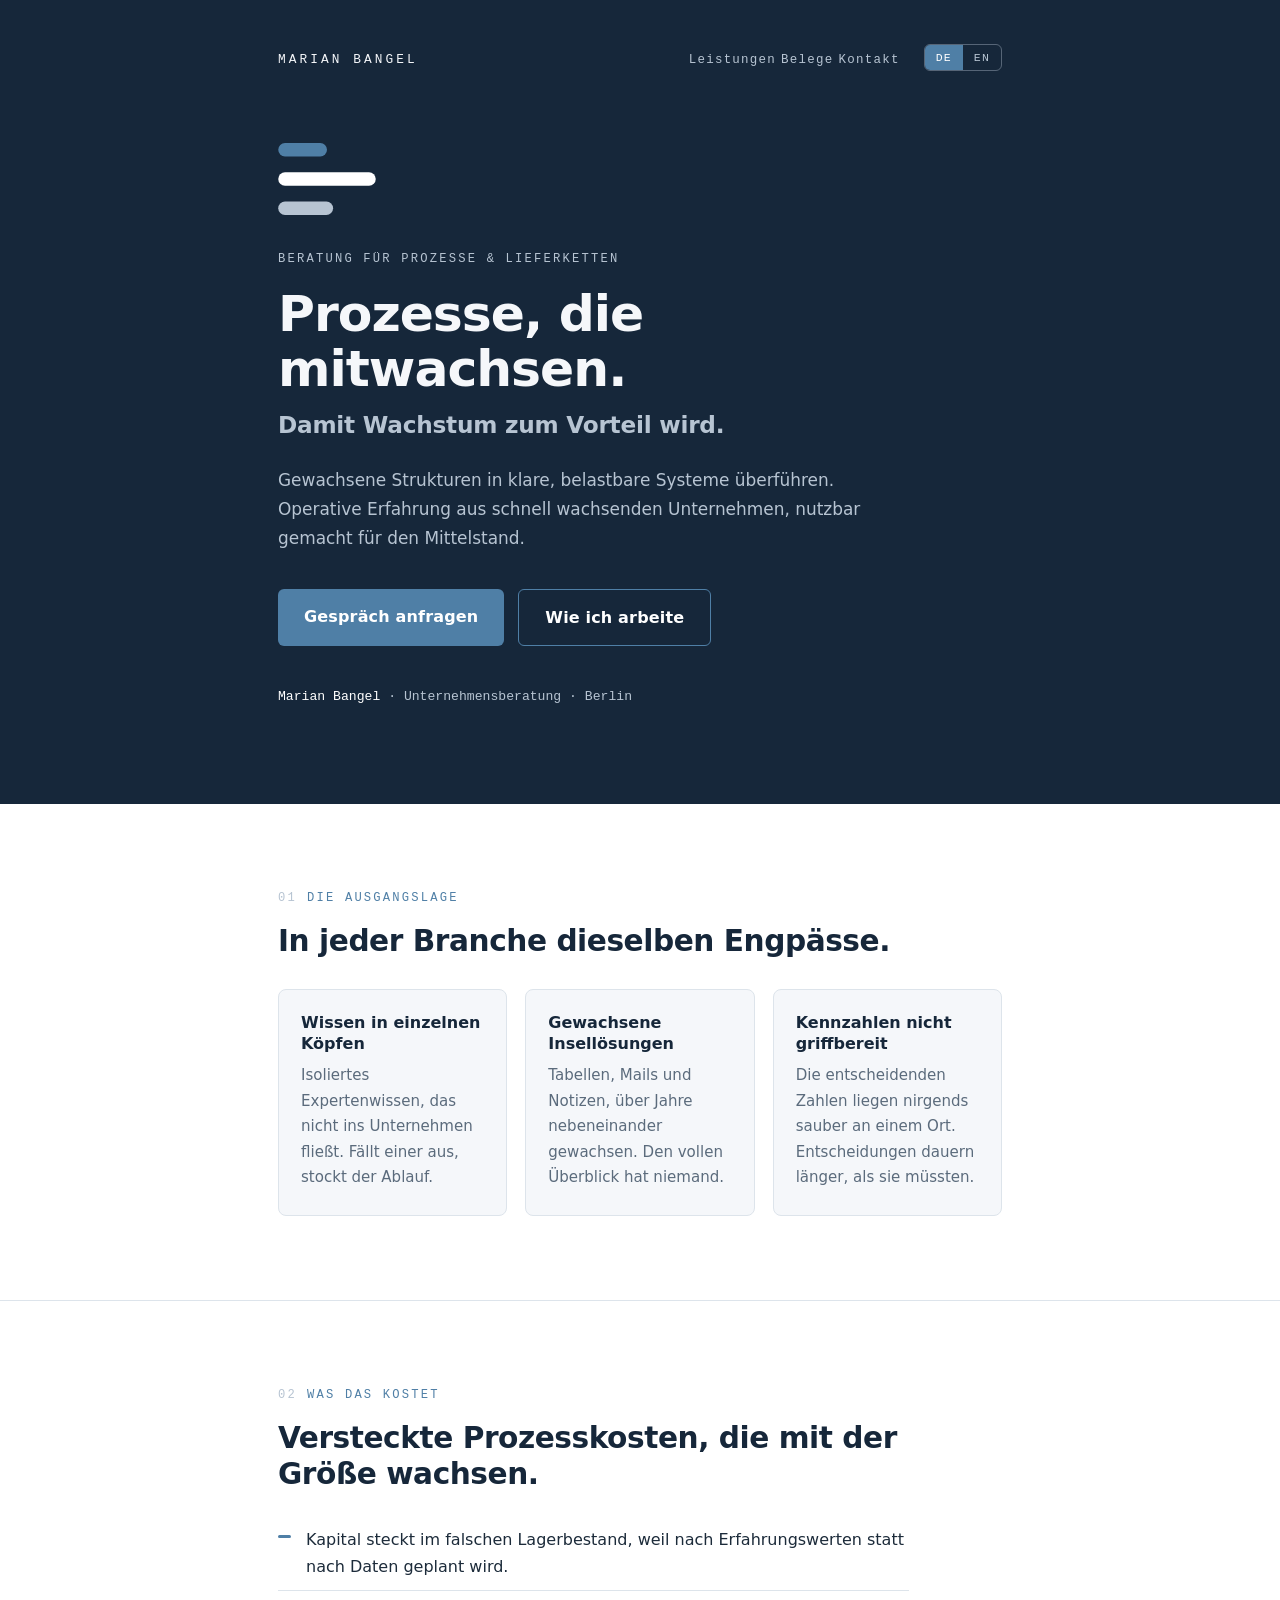
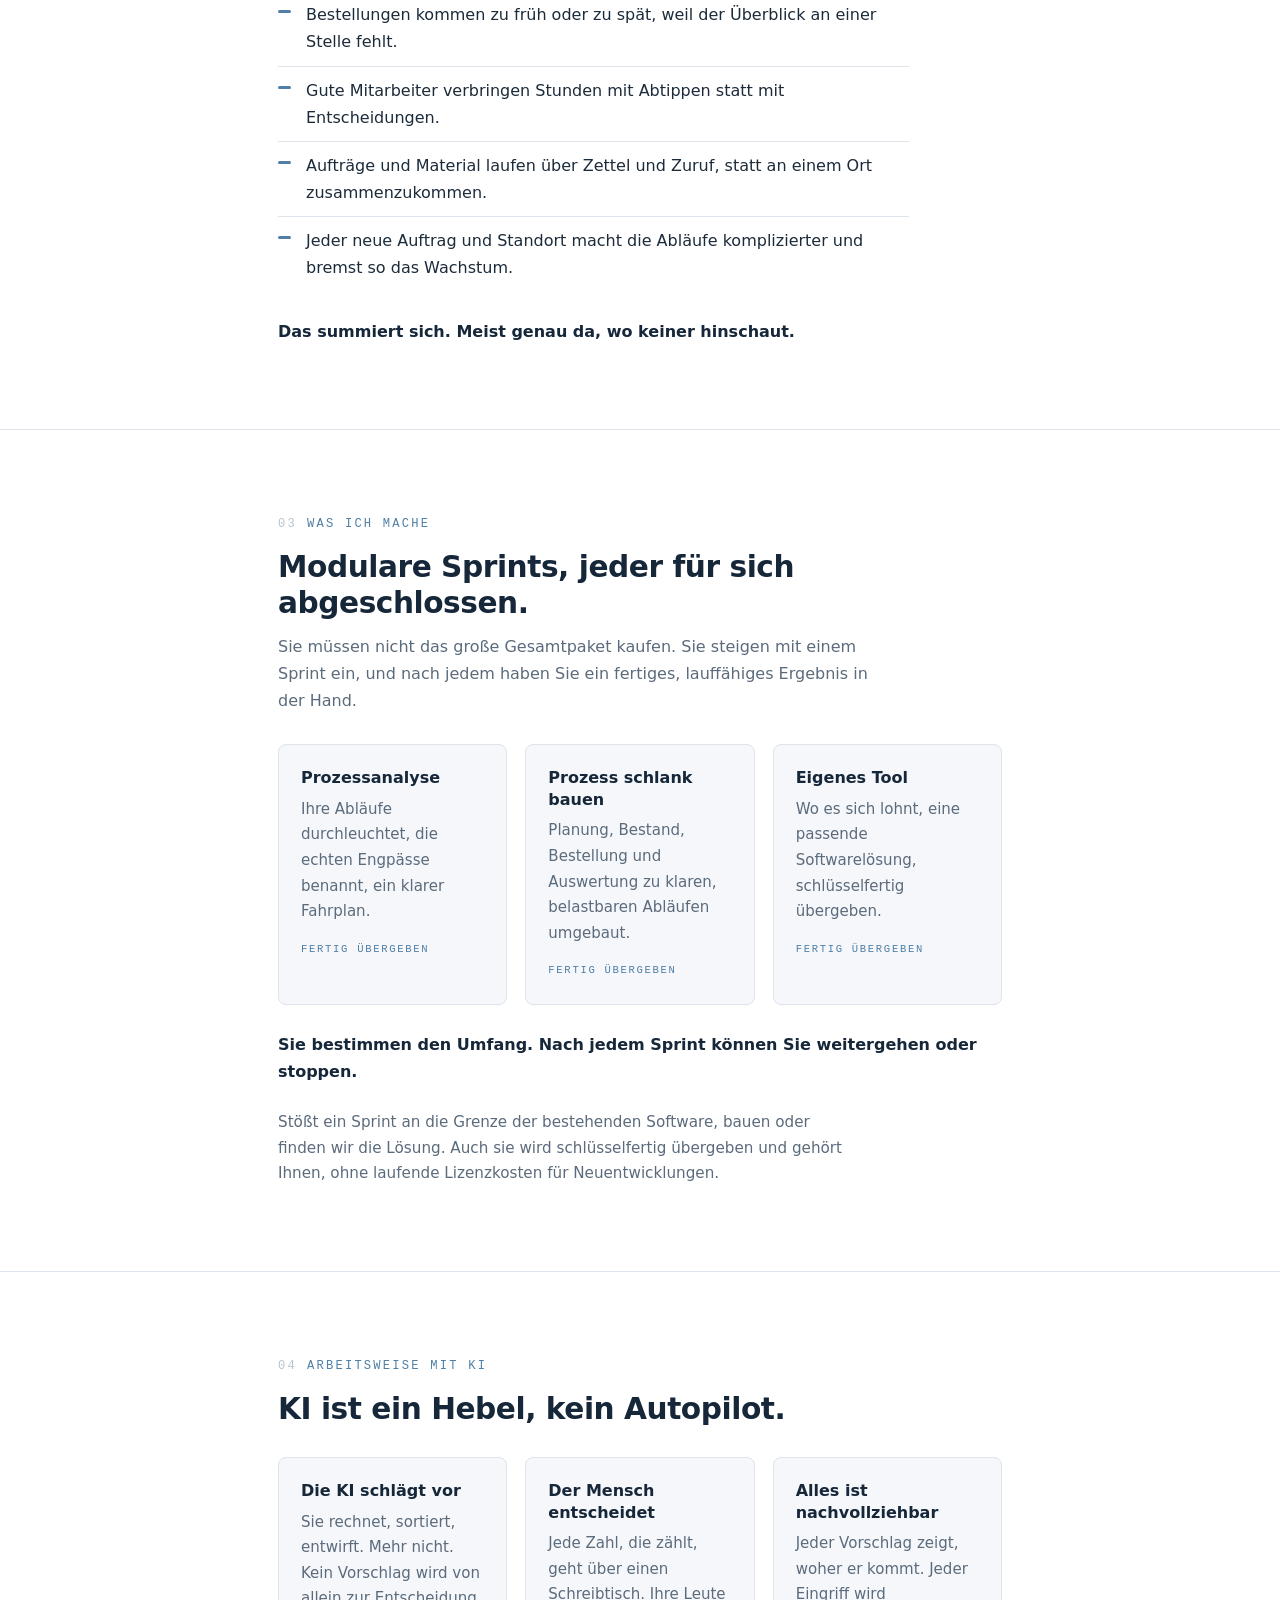
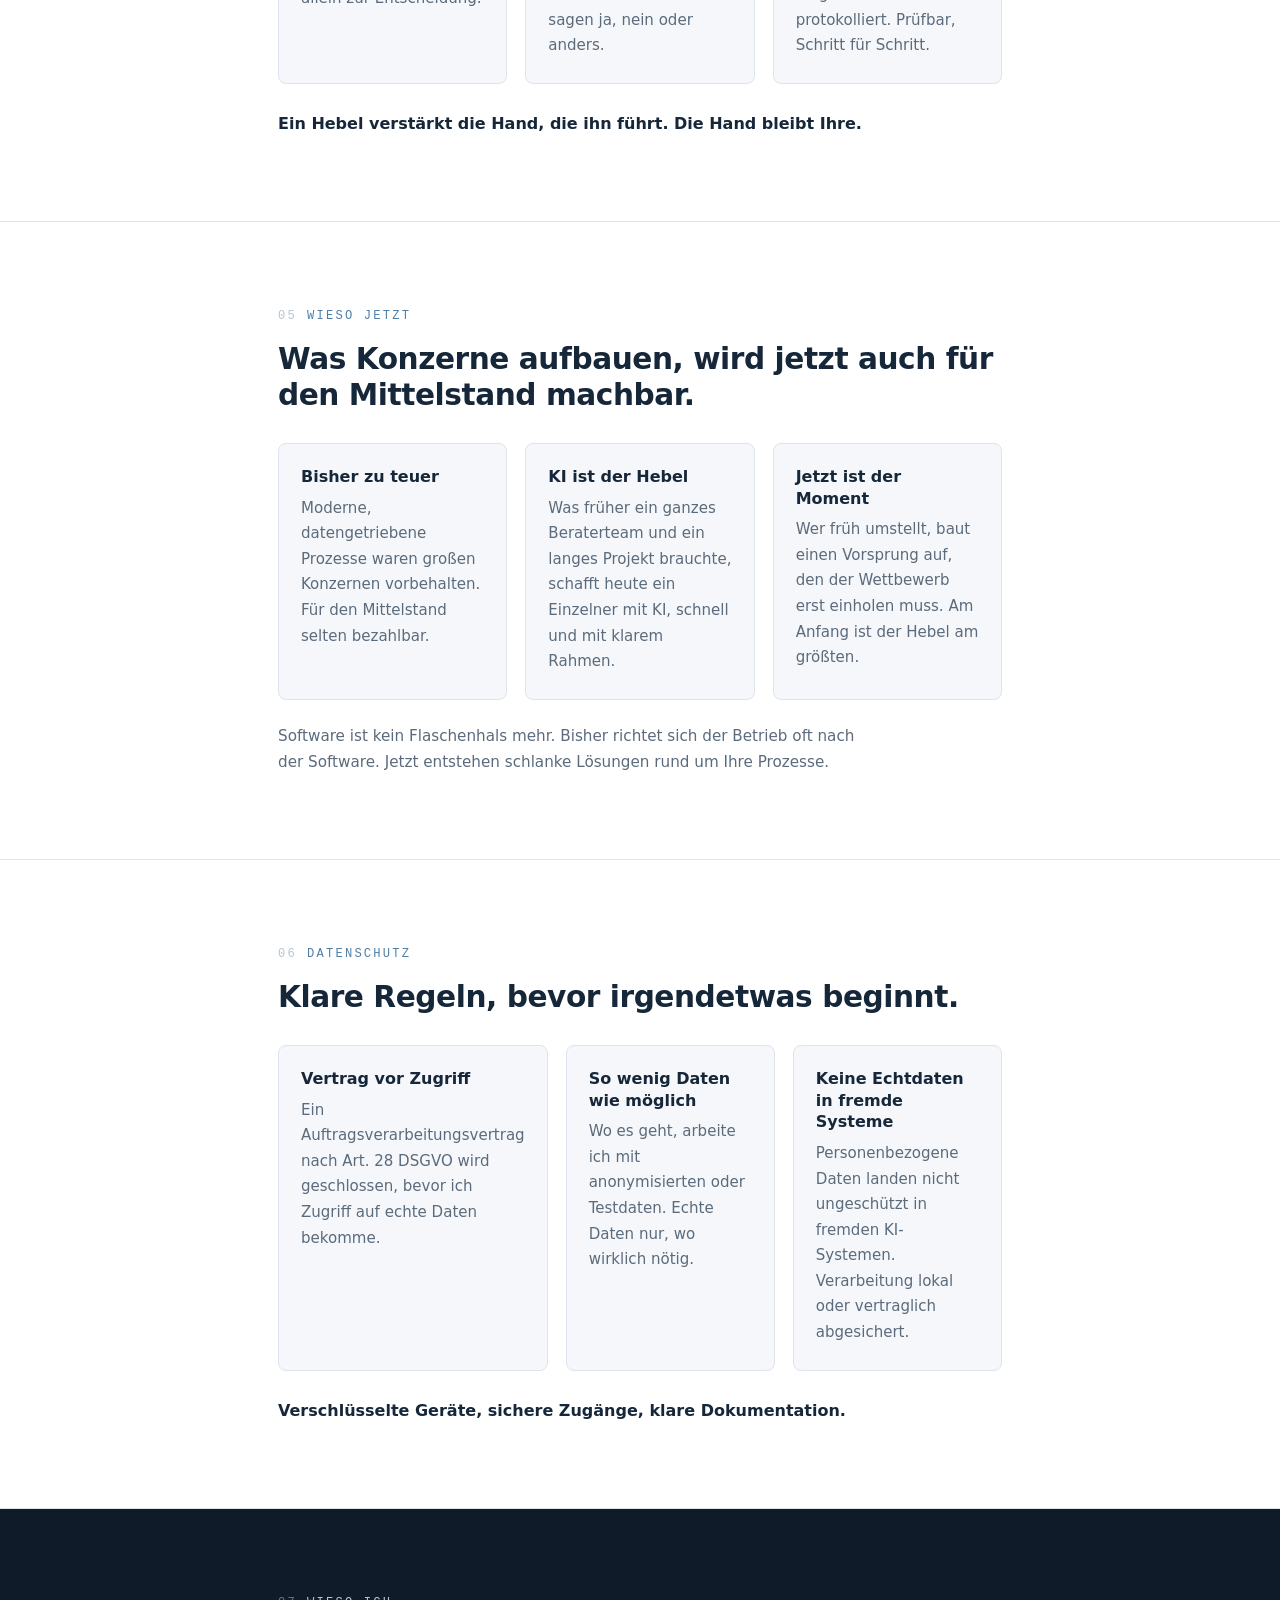
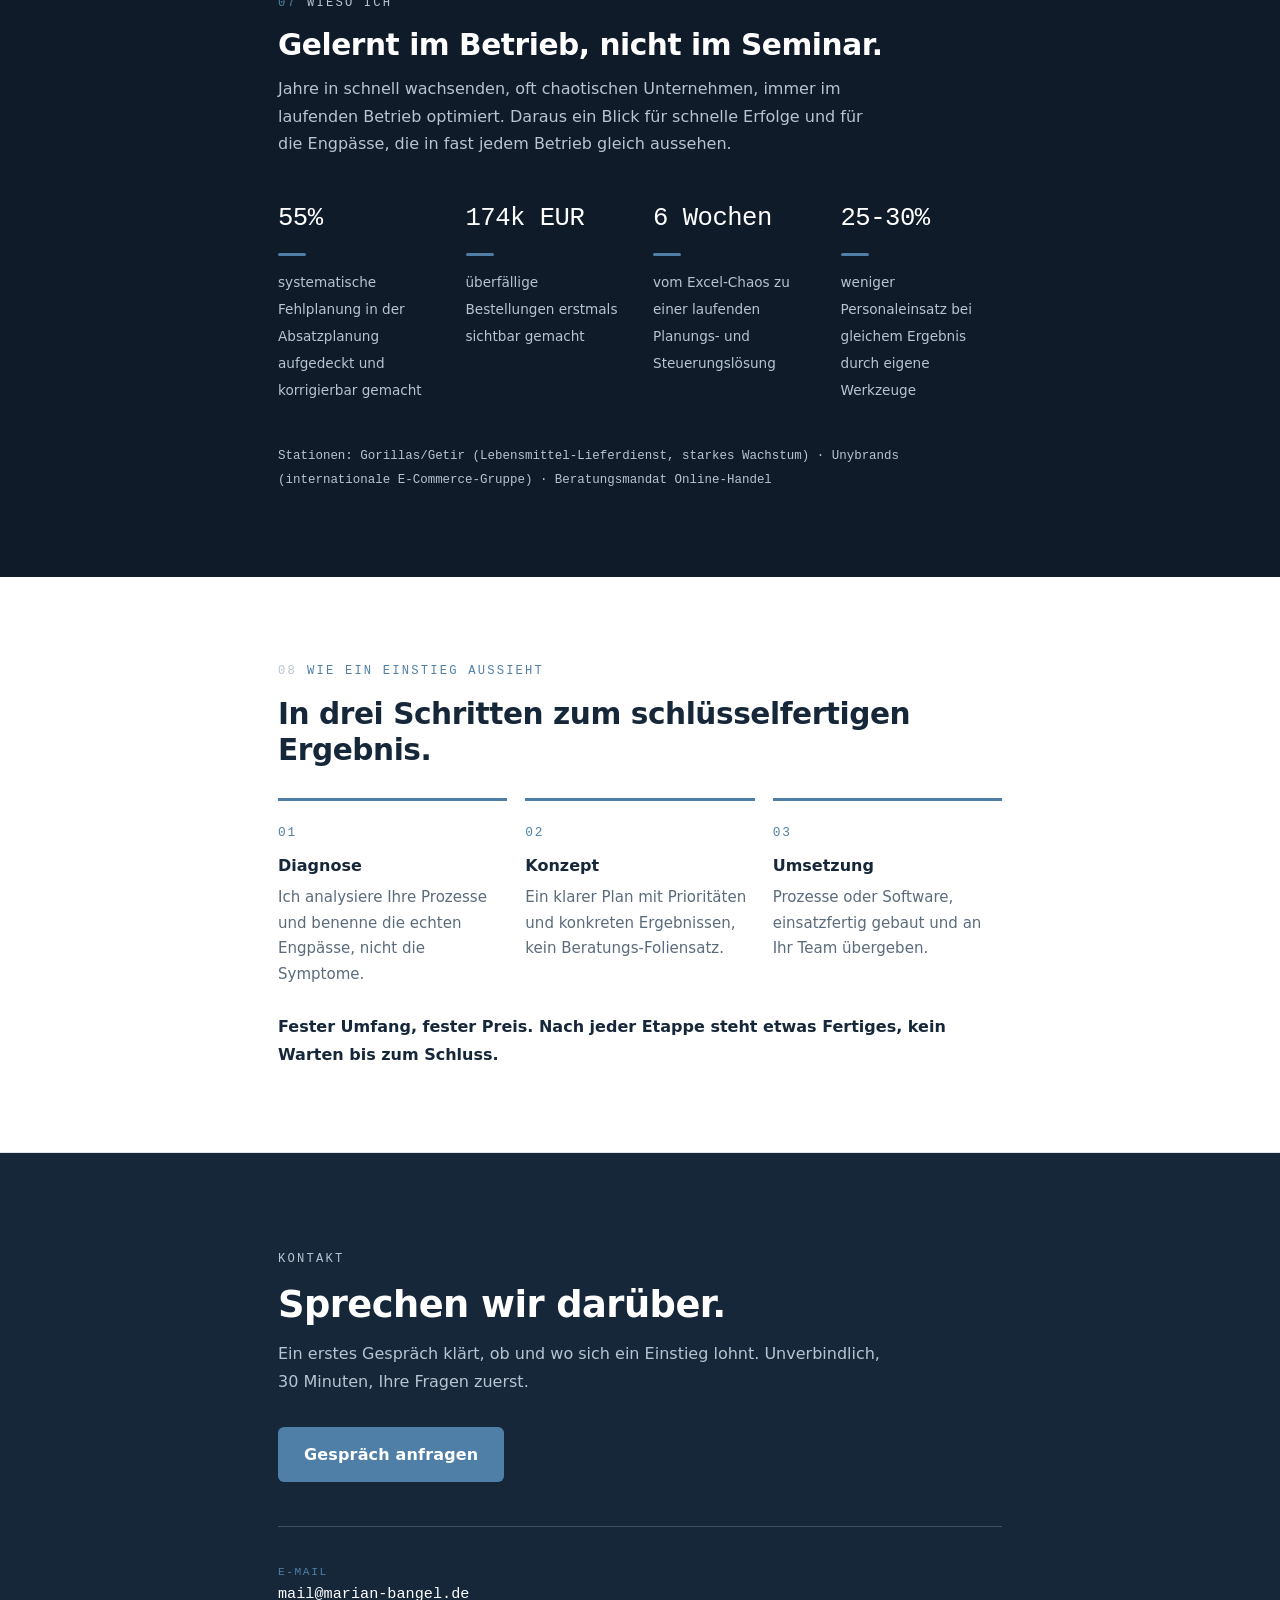
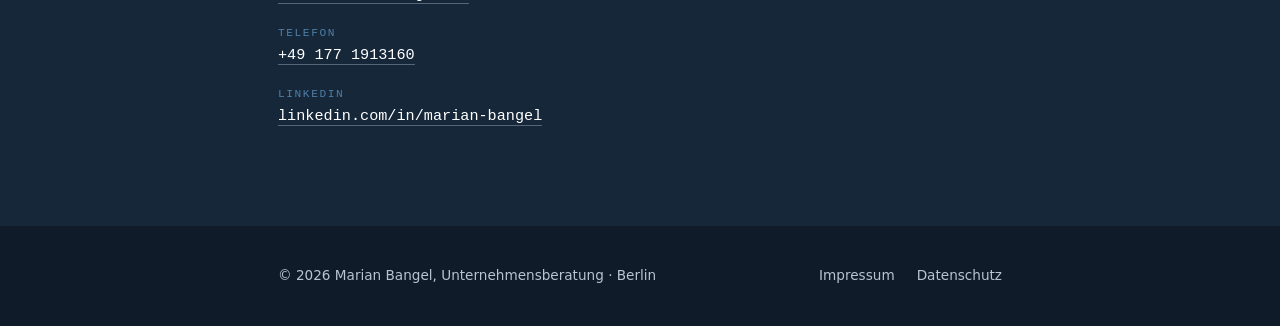
==== commit 477ed960: "Add files via upload" ====
--- a/index.html
+++ b/index.html
@@ -9,13 +9,12 @@
 <meta property="og:description" content="Gewachsene Strukturen in klare, belastbare Systeme überführen. Beratung und Umsetzung aus einer Hand.">
 <meta property="og:url" content="https://marian-bangel.de/">
 <meta property="og:type" content="website">
+<meta property="og:image" content="https://marian-bangel.de/og-image.png">
+<meta property="og:image:width" content="1200">
+<meta property="og:image:height" content="630">
+<meta name="twitter:card" content="summary_large_image">
 <link rel="icon" href="favicon.svg" type="image/svg+xml">
 <link rel="stylesheet" href="style.css">
-<script>
-/* Theme vor dem Rendern setzen, kein Flackern. Keine Speicherung. */
-document.documentElement.dataset.theme =
-  window.matchMedia && window.matchMedia("(prefers-color-scheme: dark)").matches ? "dark" : "light";
-</script>
 </head>
 <body data-active="de">
 
@@ -34,15 +33,9 @@
           <a href="#belege">Belege</a>
           <a href="#kontakt">Kontakt</a>
         </span>
-        <div class="switches">
-          <div class="langsw" role="group" aria-label="Sprache / Language">
-            <button type="button" class="js-de on" aria-pressed="true">DE</button>
-            <button type="button" class="js-en" aria-pressed="false">EN</button>
-          </div>
-          <button type="button" class="themesw js-theme" aria-label="Dunkles oder helles Design umschalten">
-            <svg class="icon-moon" viewBox="0 0 24 24" fill="none" stroke="currentColor" stroke-width="2" stroke-linecap="round" stroke-linejoin="round" aria-hidden="true"><path d="M21 12.8A9 9 0 1 1 11.2 3a7 7 0 0 0 9.8 9.8z"/></svg>
-            <svg class="icon-sun" viewBox="0 0 24 24" fill="none" stroke="currentColor" stroke-width="2" stroke-linecap="round" stroke-linejoin="round" aria-hidden="true"><circle cx="12" cy="12" r="4"/><path d="M12 2v2M12 20v2M4.9 4.9l1.4 1.4M17.7 17.7l1.4 1.4M2 12h2M20 12h2M4.9 19.1l1.4-1.4M17.7 6.3l1.4-1.4"/></svg>
-          </button>
+        <div class="langsw" role="group" aria-label="Sprache / Language">
+          <button type="button" class="js-de on" aria-pressed="true">DE</button>
+          <button type="button" class="js-en" aria-pressed="false">EN</button>
         </div>
       </div>
     </div>
@@ -58,7 +51,7 @@
     <p class="sub fade d3">Gewachsene Strukturen in klare, belastbare Systeme überführen. Operative Erfahrung aus schnell wachsenden Unternehmen, nutzbar gemacht für den Mittelstand.</p>
     <div class="ctas fade d4">
       <a class="cta" href="mailto:mail@marian-bangel.de?subject=Anfrage%20Beratung">Gespräch anfragen</a>
-      <a class="cta ghost" href="#pitchdeck">Pitchdeck ansehen</a>
+      <a class="cta ghost" href="#leistungen">Wie ich arbeite</a>
     </div>
     <p class="meta fade d4"><strong>Marian Bangel</strong> · Unternehmensberatung · Berlin</p>
   </div>
@@ -67,7 +60,7 @@
 <main>
   <section>
     <div class="wrap">
-      <span class="eyebrow">Die Ausgangslage</span>
+      <span class="eyebrow"><span class="no">01</span>Die Ausgangslage</span>
       <h2>In jeder Branche dieselben Engpässe.</h2>
       <div class="grid g3">
         <div class="block"><h3>Wissen in einzelnen Köpfen</h3><p>Isoliertes Expertenwissen, das nicht ins Unternehmen fließt. Fällt einer aus, stockt der Ablauf.</p></div>
@@ -79,7 +72,7 @@
 
   <section>
     <div class="wrap">
-      <span class="eyebrow">Was das kostet</span>
+      <span class="eyebrow"><span class="no">02</span>Was das kostet</span>
       <h2>Versteckte Prozesskosten, die mit der Größe wachsen.</h2>
       <ul class="points">
         <li>Kapital steckt im falschen Lagerbestand, weil nach Erfahrungswerten statt nach Daten geplant wird.</li>
@@ -89,16 +82,12 @@
         <li>Jeder neue Auftrag und Standort macht die Abläufe komplizierter und bremst so das Wachstum.</li>
       </ul>
       <p class="kick">Das summiert sich. Meist genau da, wo keiner hinschaut.</p>
-      <div class="stat">
-        <b>20-30%</b>
-        <span>Laut Marktforscher IDC verlieren Unternehmen jährlich 20 bis 30 Prozent ihres Umsatzes durch ineffiziente Prozesse.</span>
-      </div>
     </div>
   </section>
 
   <section id="leistungen">
     <div class="wrap">
-      <span class="eyebrow">Was ich mache</span>
+      <span class="eyebrow"><span class="no">03</span>Was ich mache</span>
       <h2>Modulare Sprints, jeder für sich abgeschlossen.</h2>
       <p class="intro">Sie müssen nicht das große Gesamtpaket kaufen. Sie steigen mit einem Sprint ein, und nach jedem haben Sie ein fertiges, lauffähiges Ergebnis in der Hand.</p>
       <div class="grid g3">
@@ -113,7 +102,7 @@
 
   <section>
     <div class="wrap">
-      <span class="eyebrow">Arbeitsweise mit KI</span>
+      <span class="eyebrow"><span class="no">04</span>Arbeitsweise mit KI</span>
       <h2>KI ist ein Hebel, kein Autopilot.</h2>
       <div class="grid g3">
         <div class="block"><h3>Die KI schlägt vor</h3><p>Sie rechnet, sortiert, entwirft. Mehr nicht. Kein Vorschlag wird von allein zur Entscheidung.</p></div>
@@ -126,7 +115,7 @@
 
   <section>
     <div class="wrap">
-      <span class="eyebrow">Wieso jetzt</span>
+      <span class="eyebrow"><span class="no">05</span>Wieso jetzt</span>
       <h2>Was Konzerne aufbauen, wird jetzt auch für den Mittelstand machbar.</h2>
       <div class="grid g3">
         <div class="block"><h3>Bisher zu teuer</h3><p>Moderne, datengetriebene Prozesse waren großen Konzernen vorbehalten. Für den Mittelstand selten bezahlbar.</p></div>
@@ -139,7 +128,7 @@
 
   <section>
     <div class="wrap">
-      <span class="eyebrow">Datenschutz</span>
+      <span class="eyebrow"><span class="no">06</span>Datenschutz</span>
       <h2>Klare Regeln, bevor irgendetwas beginnt.</h2>
       <div class="grid g3">
         <div class="block"><h3>Vertrag vor Zugriff</h3><p>Ein Auftragsverarbeitungsvertrag nach Art. 28 DSGVO wird geschlossen, bevor ich Zugriff auf echte Daten bekomme.</p></div>
@@ -152,7 +141,7 @@
 
   <section id="belege" class="proof">
     <div class="wrap">
-      <span class="eyebrow">Wieso ich</span>
+      <span class="eyebrow"><span class="no">07</span>Wieso ich</span>
       <h2>Gelernt im Betrieb, nicht im Seminar.</h2>
       <p class="lead">Jahre in schnell wachsenden, oft chaotischen Unternehmen, immer im laufenden Betrieb optimiert. Daraus ein Blick für schnelle Erfolge und für die Engpässe, die in fast jedem Betrieb gleich aussehen.</p>
       <div class="nums">
@@ -167,7 +156,7 @@
 
   <section>
     <div class="wrap">
-      <span class="eyebrow">Wie ein Einstieg aussieht</span>
+      <span class="eyebrow"><span class="no">08</span>Wie ein Einstieg aussieht</span>
       <h2>In drei Schritten zum schlüsselfertigen Ergebnis.</h2>
       <div class="steps">
         <div class="step"><span class="no">01</span><h3>Diagnose</h3><p>Ich analysiere Ihre Prozesse und benenne die echten Engpässe, nicht die Symptome.</p></div>
@@ -178,22 +167,14 @@
     </div>
   </section>
 
-  <section id="pitchdeck">
-    <div class="wrap">
-      <span class="eyebrow">Pitchdeck</span>
-      <h2>Leistungsangebot und Arbeitsweise kompakt zum Nachlesen.</h2>
-      <div class="decks">
-        <a class="deck" href="decks/pitchdeck-de.pdf"><span class="dtag">DE</span> Mittelstand &amp; Produktion</a>
-        <a class="deck" href="decks/pitchdeck-digital-de.pdf"><span class="dtag">DE</span> Digitale Teams</a>
-        <a class="deck" href="decks/pitchdeck-en.pdf"><span class="dtag">EN</span> Digital teams</a>
-      </div>
-    </div>
-  </section>
-
-  <section id="kontakt">
+  <section id="kontakt" class="closing">
     <div class="wrap">
       <span class="eyebrow">Kontakt</span>
       <h2>Sprechen wir darüber.</h2>
+      <p class="intro">Ein erstes Gespräch klärt, ob und wo sich ein Einstieg lohnt. Unverbindlich, 30 Minuten, Ihre Fragen zuerst.</p>
+      <div class="ctas">
+        <a class="cta" href="mailto:mail@marian-bangel.de?subject=Anfrage%20Beratung">Gespräch anfragen</a>
+      </div>
       <div class="contact">
         <div><span class="k">E-Mail</span><a href="mailto:mail@marian-bangel.de">mail@marian-bangel.de</a></div>
         <div><span class="k">Telefon</span><a href="tel:+491771913160">+49 177 1913160</a></div>
@@ -220,15 +201,9 @@
           <a href="#proof">Proof</a>
           <a href="#contact">Contact</a>
         </span>
-        <div class="switches">
-          <div class="langsw" role="group" aria-label="Sprache / Language">
-            <button type="button" class="js-de" aria-pressed="false">DE</button>
-            <button type="button" class="js-en on" aria-pressed="true">EN</button>
-          </div>
-          <button type="button" class="themesw js-theme" aria-label="Toggle dark or light theme">
-            <svg class="icon-moon" viewBox="0 0 24 24" fill="none" stroke="currentColor" stroke-width="2" stroke-linecap="round" stroke-linejoin="round" aria-hidden="true"><path d="M21 12.8A9 9 0 1 1 11.2 3a7 7 0 0 0 9.8 9.8z"/></svg>
-            <svg class="icon-sun" viewBox="0 0 24 24" fill="none" stroke="currentColor" stroke-width="2" stroke-linecap="round" stroke-linejoin="round" aria-hidden="true"><circle cx="12" cy="12" r="4"/><path d="M12 2v2M12 20v2M4.9 4.9l1.4 1.4M17.7 17.7l1.4 1.4M2 12h2M20 12h2M4.9 19.1l1.4-1.4M17.7 6.3l1.4-1.4"/></svg>
-          </button>
+        <div class="langsw" role="group" aria-label="Sprache / Language">
+          <button type="button" class="js-de" aria-pressed="false">DE</button>
+          <button type="button" class="js-en on" aria-pressed="true">EN</button>
         </div>
       </div>
     </div>
@@ -244,7 +219,7 @@
     <p class="sub fade d3">Turning scattered tools and data into one clean system that holds as you grow. Operations experience from high-growth companies, built for teams that already run on software.</p>
     <div class="ctas fade d4">
       <a class="cta" href="mailto:mail@marian-bangel.de?subject=Consulting%20request">Request a call</a>
-      <a class="cta ghost" href="#deck">View pitch deck</a>
+      <a class="cta ghost" href="#services">How I work</a>
     </div>
     <p class="meta fade d4"><strong>Marian Bangel</strong> · Consulting · Berlin</p>
   </div>
@@ -253,7 +228,7 @@
 <main>
   <section>
     <div class="wrap">
-      <span class="eyebrow">Where it starts</span>
+      <span class="eyebrow"><span class="no">01</span>Where it starts</span>
       <h2>Built for speed, not to last.</h2>
       <div class="grid g3">
         <div class="block"><h3>Ten tools, no system</h3><p>Asana, Monday, Slack, Sheets, Excel, all bolted on over time. Every workflow runs on someone copying between them by hand.</p></div>
@@ -265,7 +240,7 @@
 
   <section>
     <div class="wrap">
-      <span class="eyebrow">The cost</span>
+      <span class="eyebrow"><span class="no">02</span>The cost</span>
       <h2>What the gaps cost.</h2>
       <ul class="points">
         <li>Cash sits in the wrong inventory because forecasting runs on gut feel instead of data.</li>
@@ -275,16 +250,12 @@
         <li>Every new tool adds friction and quietly slows the team down.</li>
       </ul>
       <p class="kick">It compounds. Usually exactly where no one is looking.</p>
-      <div class="stat">
-        <b>20-30%</b>
-        <span>Market researcher IDC estimates companies lose 20 to 30 percent of revenue each year to inefficient processes.</span>
-      </div>
     </div>
   </section>
 
   <section id="services">
     <div class="wrap">
-      <span class="eyebrow">What I do</span>
+      <span class="eyebrow"><span class="no">03</span>What I do</span>
       <h2>Modular sprints, each one self-contained.</h2>
       <p class="intro">No need to commit to one big package. You start with a single sprint, and each one leaves you with something finished and running.</p>
       <div class="grid g3">
@@ -299,7 +270,7 @@
 
   <section>
     <div class="wrap">
-      <span class="eyebrow">Working with AI</span>
+      <span class="eyebrow"><span class="no">04</span>Working with AI</span>
       <h2>AI is a lever, not an autopilot.</h2>
       <div class="grid g3">
         <div class="block"><h3>The AI proposes</h3><p>It calculates, sorts, drafts. Nothing more. No proposal becomes a decision on its own.</p></div>
@@ -312,7 +283,7 @@
 
   <section>
     <div class="wrap">
-      <span class="eyebrow">Why now</span>
+      <span class="eyebrow"><span class="no">05</span>Why now</span>
       <h2>What enterprises build is now within reach.</h2>
       <div class="grid g3">
         <div class="block"><h3>Out of reach until now</h3><p>A real integration layer and data platform meant a long project and a dedicated team. For most companies, too slow and too costly.</p></div>
@@ -325,7 +296,7 @@
 
   <section>
     <div class="wrap">
-      <span class="eyebrow">Data protection</span>
+      <span class="eyebrow"><span class="no">06</span>Data protection</span>
       <h2>Put AI to work without handing over your data.</h2>
       <div class="grid g3">
         <div class="block"><h3>A contract first</h3><p>A data processing agreement under Art. 28 GDPR, signed before I touch any real data.</p></div>
@@ -338,7 +309,7 @@
 
   <section id="proof" class="proof">
     <div class="wrap">
-      <span class="eyebrow">Why me</span>
+      <span class="eyebrow"><span class="no">07</span>Why me</span>
       <h2>Learned on the floor, not in a seminar.</h2>
       <p class="lead">Years inside fast-growing, often messy companies, fixing things while the business kept running. That builds an eye for quick wins and for the breaks that look the same in every stack.</p>
       <div class="nums">
@@ -353,7 +324,7 @@
 
   <section>
     <div class="wrap">
-      <span class="eyebrow">How we start</span>
+      <span class="eyebrow"><span class="no">08</span>How we start</span>
       <h2>Three steps to a result that runs.</h2>
       <div class="steps">
         <div class="step"><span class="no">01</span><h3>Diagnose</h3><p>I map your stack and name the real breaks, not the symptoms.</p></div>
@@ -364,22 +335,14 @@
     </div>
   </section>
 
-  <section id="deck">
-    <div class="wrap">
-      <span class="eyebrow">Pitch deck</span>
-      <h2>The offer and way of working, condensed to read later.</h2>
-      <div class="decks">
-        <a class="deck" href="decks/pitchdeck-en.pdf"><span class="dtag">EN</span> Digital teams</a>
-        <a class="deck" href="decks/pitchdeck-digital-de.pdf"><span class="dtag">DE</span> Digitale Teams</a>
-        <a class="deck" href="decks/pitchdeck-de.pdf"><span class="dtag">DE</span> Mittelstand &amp; Produktion</a>
-      </div>
-    </div>
-  </section>
-
-  <section id="contact">
+  <section id="contact" class="closing">
     <div class="wrap">
       <span class="eyebrow">Contact</span>
       <h2>Let's talk.</h2>
+      <p class="intro">A first call clarifies whether and where an engagement pays off. No strings attached, 30 minutes, your questions first.</p>
+      <div class="ctas">
+        <a class="cta" href="mailto:mail@marian-bangel.de?subject=Consulting%20request">Request a call</a>
+      </div>
       <div class="contact">
         <div><span class="k">Email</span><a href="mailto:mail@marian-bangel.de">mail@marian-bangel.de</a></div>
         <div><span class="k">Phone</span><a href="tel:+491771913160">+49 177 1913160</a></div>
@@ -402,7 +365,7 @@
 </footer>
 
 <script>
-/* Sprache: DE ist Standard, Browser-Sprache nur als Startwert. Keine Speicherung. */
+/* Sprache: Deutsch ist Standard. Umschalten nur per Klick, keine Speicherung. */
 function setLang(l) {
   document.body.dataset.active = l;
   document.documentElement.lang = l;
@@ -417,15 +380,6 @@
 }
 document.querySelectorAll(".js-de").forEach(function (b) { b.addEventListener("click", function () { setLang("de"); }); });
 document.querySelectorAll(".js-en").forEach(function (b) { b.addEventListener("click", function () { setLang("en"); }); });
-if ((navigator.language || "").toLowerCase().indexOf("en") === 0) setLang("en");
-
-/* Theme: Systemeinstellung als Startwert, Toggle im Kopfbereich. Keine Speicherung. */
-document.querySelectorAll(".js-theme").forEach(function (b) {
-  b.addEventListener("click", function () {
-    var root = document.documentElement;
-    root.dataset.theme = root.dataset.theme === "dark" ? "light" : "dark";
-  });
-});
 </script>
 
 </body>
--- a/style.css
+++ b/style.css
@@ -5,53 +5,31 @@
 @font-face { font-family: "JetBrains Mono"; src: url("fonts/jetbrains-mono-latin-500-normal.woff2") format("woff2"); font-weight: 500; font-display: swap; }
 
 :root {
-  /* Marke (fix) */
   --navy: #16273A;
   --navy-deep: #0F1B29;
   --steel: #4F7FA6;
   --silver: #B7C4D2;
   --paper: #F5F7FA;
   --ink: #1C2B3A;
+  --muted: #5B6B7C;
+  --line: #DDE4EB;
+  --surface: #FFFFFF;
   --sans: "IBM Plex Sans", system-ui, -apple-system, "Segoe UI", sans-serif;
   --mono: "JetBrains Mono", ui-monospace, "Cascadia Code", monospace;
-
-  /* Semantik: Light (Default) */
-  --bg: var(--paper);
-  --surface: #FFFFFF;
-  --text: var(--ink);
-  --muted: #5B6B7C;
-  --heading: var(--navy);
-  --line: #DDE4EB;
-  --accent: var(--steel);
-  --hero-bg: var(--navy);
-  --proof-bg: var(--navy-deep);
-  --btn-text: var(--navy);
-}
-
-[data-theme="dark"] {
-  --bg: var(--navy-deep);
-  --surface: #16273A;
-  --text: #D9E1EA;
-  --muted: #93A3B4;
-  --heading: var(--paper);
-  --line: #24374C;
-  --hero-bg: var(--navy);
-  --proof-bg: #0B1420;
-  --btn-text: var(--paper);
 }
 
 * { margin: 0; padding: 0; box-sizing: border-box; }
 html { scroll-behavior: smooth; }
 body {
   font-family: var(--sans); font-weight: 400;
-  color: var(--text); background: var(--bg);
-  line-height: 1.65;
-  transition: background 0.2s ease, color 0.2s ease;
+  color: var(--ink); background: var(--surface);
+  line-height: 1.7;
+  -webkit-font-smoothing: antialiased;
 }
 
-.wrap { max-width: 760px; margin: 0 auto; padding: 0 24px; }
+.wrap { max-width: 780px; margin: 0 auto; padding: 0 28px; }
 
-/* Sprachumschaltung: nur der aktive Block ist sichtbar */
+/* Sprachumschaltung */
 [data-lang] { display: none; }
 body[data-active="de"] [data-lang="de"] { display: block; }
 body[data-active="en"] [data-lang="en"] { display: block; }
@@ -59,143 +37,124 @@
 /* ---------- Topbar ---------- */
 .topbar {
   display: flex; align-items: center; justify-content: space-between;
-  gap: 16px; padding-bottom: 56px;
+  gap: 16px; padding-bottom: 72px;
 }
-.brand { display: flex; align-items: center; gap: 12px; color: var(--paper); text-decoration: none; }
-.brandmark { font-family: var(--mono); font-weight: 500; font-size: 0.8rem; letter-spacing: 0.22em; }
-.topnav { display: flex; align-items: center; gap: 20px; }
+.brand { color: var(--paper); text-decoration: none; }
+.brandmark { font-family: var(--mono); font-weight: 500; font-size: 0.8rem; letter-spacing: 0.24em; }
+.topnav { display: flex; align-items: center; gap: 24px; }
 .topnav a {
   font-family: var(--mono); font-size: 0.78rem; letter-spacing: 0.1em;
   color: var(--silver); text-decoration: none;
 }
-.topnav a:hover, .topnav a:focus-visible { color: var(--paper); }
-.switches { display: flex; align-items: center; gap: 10px; }
-.langsw { display: flex; border: 1px solid rgba(183,196,210,0.45); border-radius: 6px; overflow: hidden; }
+.topnav a:hover, .topnav a:focus-visible { color: #FFFFFF; }
+.langsw { display: flex; border: 1px solid rgba(183,196,210,0.4); border-radius: 6px; overflow: hidden; }
 .langsw button {
   font-family: var(--mono); font-size: 0.72rem; letter-spacing: 0.1em;
   background: none; border: 0; color: var(--silver);
-  padding: 6px 10px; cursor: pointer;
+  padding: 6px 11px; cursor: pointer;
 }
-.langsw button.on { background: var(--steel); color: var(--paper); }
-.themesw {
-  display: inline-flex; align-items: center; justify-content: center;
-  width: 32px; height: 32px; border: 1px solid rgba(183,196,210,0.45);
-  border-radius: 6px; background: none; color: var(--silver); cursor: pointer;
-}
-.themesw:hover, .themesw:focus-visible { color: var(--paper); border-color: var(--silver); }
-.themesw svg { width: 15px; height: 15px; }
-[data-theme="light"] .icon-sun { display: none; }
-[data-theme="dark"] .icon-moon { display: none; }
-.langsw button:focus-visible, .themesw:focus-visible, .topnav a:focus-visible {
-  outline: 2px solid var(--steel); outline-offset: 2px;
-}
+.langsw button.on { background: var(--steel); color: #FFFFFF; }
+.langsw button:focus-visible, .topnav a:focus-visible { outline: 2px solid var(--steel); outline-offset: 2px; }
 
 /* ---------- Hero ---------- */
-.hero { background: var(--hero-bg); color: var(--paper); padding: 40px 0 80px; }
-.chiffre { display: block; margin-bottom: 26px; }
-/* Auf dunklem Grund: oben Steel, Hauptbalken Weiß, unten Silver (Logo-Blaupause) */
+.hero { background: var(--navy); color: var(--paper); padding: 44px 0 96px; }
+.chiffre { display: block; margin-bottom: 34px; }
+/* Logo-Blaupause, dunkler Grund: Steel · Weiß (Hauptbalken) · Silver */
 .chiffre .b1 { fill: var(--steel); }
 .chiffre .b2 { fill: #FFFFFF; }
 .chiffre .b3 { fill: var(--silver); }
 .hero .eyebrow { color: var(--silver); }
-h1 { font-size: clamp(2.1rem, 5.5vw, 3rem); font-weight: 600; letter-spacing: -0.015em; line-height: 1.12; margin-top: 14px; }
-.claim { font-size: clamp(1.15rem, 3vw, 1.4rem); font-weight: 600; color: var(--silver); margin-top: 6px; }
-.sub { font-size: 1.05rem; color: var(--silver); max-width: 58ch; margin-top: 18px; }
-.ctas { display: flex; gap: 14px; flex-wrap: wrap; margin-top: 30px; }
+h1 { font-size: clamp(2.2rem, 5.5vw, 3.15rem); font-weight: 600; letter-spacing: -0.02em; line-height: 1.1; margin-top: 16px; }
+.claim { font-size: clamp(1.15rem, 3vw, 1.45rem); font-weight: 600; color: var(--silver); margin-top: 8px; letter-spacing: -0.01em; }
+.sub { font-size: 1.06rem; color: var(--silver); max-width: 56ch; margin-top: 22px; }
+.ctas { display: flex; gap: 14px; flex-wrap: wrap; margin-top: 36px; }
 .cta {
-  display: inline-block; padding: 13px 24px; border-radius: 6px;
-  background: var(--steel); color: var(--paper);
-  font-weight: 600; text-decoration: none;
+  display: inline-block; padding: 14px 26px; border-radius: 6px;
+  background: var(--steel); color: #FFFFFF;
+  font-weight: 600; text-decoration: none; letter-spacing: 0.01em;
   transition: background 0.15s ease;
 }
 .cta:hover, .cta:focus-visible { background: #5E8FB8; }
-.cta.ghost { background: none; border: 1.5px solid var(--steel); color: var(--paper); }
+.cta.ghost { background: none; border: 1.5px solid var(--steel); }
 .cta.ghost:hover, .cta.ghost:focus-visible { background: var(--steel); }
 .cta:focus-visible { outline: 2px solid var(--silver); outline-offset: 3px; }
-.meta { font-family: var(--mono); font-size: 0.82rem; color: var(--silver); margin-top: 34px; }
-.meta strong { color: var(--paper); font-weight: 500; }
+.meta { font-family: var(--mono); font-size: 0.82rem; color: var(--silver); margin-top: 40px; }
+.meta strong { color: #FFFFFF; font-weight: 500; }
 
 /* ---------- Sektionen ---------- */
-section { padding: 68px 0; border-bottom: 1px solid var(--line); }
+section { padding: 84px 0; border-bottom: 1px solid var(--line); }
 .eyebrow {
   font-family: var(--mono); font-weight: 500; font-size: 0.76rem;
   letter-spacing: 0.18em; text-transform: uppercase; color: var(--steel);
   display: block;
 }
-h2 { color: var(--heading); font-size: clamp(1.35rem, 3.4vw, 1.7rem); font-weight: 600; line-height: 1.25; margin: 12px 0 12px; }
-.intro { max-width: 62ch; color: var(--muted); }
-.grid { display: grid; gap: 16px; margin-top: 26px; }
+.eyebrow .no { color: var(--silver); margin-right: 10px; }
+h2 { color: var(--navy); font-size: clamp(1.45rem, 3.6vw, 1.85rem); font-weight: 600; line-height: 1.22; letter-spacing: -0.015em; margin: 14px 0 12px; }
+.intro { max-width: 60ch; color: var(--muted); }
+.grid { display: grid; gap: 18px; margin-top: 30px; }
 .g3 { grid-template-columns: repeat(3, 1fr); }
 .block {
-  background: var(--surface); border: 1px solid var(--line); border-radius: 8px;
-  padding: 20px 20px 22px;
+  background: var(--paper); border: 1px solid var(--line); border-radius: 8px;
+  padding: 22px 22px 24px;
 }
-.block h3 { color: var(--heading); font-size: 1rem; font-weight: 600; line-height: 1.35; margin-bottom: 8px; }
+.block h3 { color: var(--navy); font-size: 1rem; font-weight: 600; line-height: 1.35; margin-bottom: 8px; }
 .block p { font-size: 0.94rem; color: var(--muted); }
 .tag {
   font-family: var(--mono); font-size: 0.66rem; letter-spacing: 0.16em;
-  text-transform: uppercase; color: var(--steel); display: block; margin-top: 14px;
+  text-transform: uppercase; color: var(--steel); display: block; margin-top: 16px;
 }
-.points { list-style: none; margin-top: 22px; max-width: 64ch; }
-.points li { padding: 9px 0 9px 26px; position: relative; border-bottom: 1px solid var(--line); }
+.points { list-style: none; margin-top: 24px; max-width: 62ch; }
+.points li { padding: 10px 0 10px 28px; position: relative; border-bottom: 1px solid var(--line); }
 .points li:last-child { border-bottom: 0; }
 .points li::before {
-  content: ""; position: absolute; left: 0; top: 1.15em;
-  width: 12px; height: 3px; border-radius: 1.5px; background: var(--steel);
+  content: ""; position: absolute; left: 0; top: 1.2em;
+  width: 13px; height: 3px; border-radius: 1.5px; background: var(--steel);
 }
-.kick { margin-top: 22px; font-weight: 600; color: var(--heading); }
-.note { margin-top: 22px; color: var(--muted); max-width: 62ch; font-size: 0.95rem; }
-.stat { display: flex; align-items: baseline; gap: 18px; margin-top: 30px; padding-top: 22px; border-top: 1px solid var(--line); flex-wrap: wrap; }
-.stat b { font-family: var(--mono); font-weight: 500; font-size: 1.7rem; color: var(--heading); white-space: nowrap; }
-.stat span { color: var(--muted); font-size: 0.92rem; max-width: 46ch; }
+.kick { margin-top: 26px; font-weight: 600; color: var(--navy); }
+.note { margin-top: 24px; color: var(--muted); max-width: 60ch; font-size: 0.95rem; }
 
-/* ---------- Belege (dunkel in beiden Themes) ---------- */
-.proof { background: var(--proof-bg); border-bottom: 0; color: var(--silver); }
-.proof h2 { color: var(--paper); }
-.proof .lead { max-width: 62ch; color: var(--silver); }
-.nums { display: grid; grid-template-columns: repeat(4, 1fr); gap: 22px; margin-top: 34px; }
-.num b { font-family: var(--mono); font-weight: 500; font-size: 1.55rem; color: var(--paper); display: block; }
-.num .u { display: block; width: 26px; height: 3px; border-radius: 1.5px; background: var(--steel); margin: 10px 0 10px; }
+/* ---------- Belege (Navy) ---------- */
+.proof { background: var(--navy-deep); border-bottom: 0; color: var(--silver); }
+.proof h2 { color: #FFFFFF; }
+.proof .eyebrow { color: var(--silver); }
+.proof .eyebrow .no { color: var(--steel); }
+.proof .lead { max-width: 60ch; color: var(--silver); }
+.nums { display: grid; grid-template-columns: repeat(4, 1fr); gap: 26px; margin-top: 40px; }
+.num b { font-family: var(--mono); font-weight: 500; font-size: 1.6rem; color: #FFFFFF; display: block; letter-spacing: -0.02em; }
+.num .u { display: block; width: 28px; height: 3px; border-radius: 1.5px; background: var(--steel); margin: 12px 0; }
 .num span:not(.u) { font-size: 0.85rem; color: var(--silver); }
-.stations { font-family: var(--mono); font-size: 0.78rem; color: var(--silver); margin-top: 36px; line-height: 1.8; }
+.stations { font-family: var(--mono); font-size: 0.78rem; color: var(--silver); margin-top: 42px; line-height: 1.9; }
 
 /* ---------- Einstieg ---------- */
-.steps { display: grid; grid-template-columns: repeat(3, 1fr); gap: 16px; margin-top: 26px; }
-.step { border-top: 3px solid var(--steel); padding-top: 14px; }
+.steps { display: grid; grid-template-columns: repeat(3, 1fr); gap: 18px; margin-top: 30px; }
+.step { border-top: 3px solid var(--steel); padding-top: 16px; }
 .step .no { font-family: var(--mono); font-weight: 500; font-size: 0.8rem; color: var(--steel); letter-spacing: 0.14em; }
-.step h3 { color: var(--heading); font-size: 1rem; font-weight: 600; margin: 6px 0 6px; }
+.step h3 { color: var(--navy); font-size: 1rem; font-weight: 600; margin: 8px 0 6px; }
 .step p { font-size: 0.94rem; color: var(--muted); }
 
-/* ---------- Decks ---------- */
-.decks { display: flex; gap: 14px; flex-wrap: wrap; margin-top: 24px; }
-.deck {
-  display: inline-flex; align-items: baseline; gap: 10px; padding: 13px 20px;
-  border: 1.5px solid var(--steel); border-radius: 6px;
-  color: var(--btn-text); text-decoration: none; font-weight: 600; font-size: 0.95rem;
-  transition: background 0.15s ease, color 0.15s ease;
-}
-.deck .dtag { font-family: var(--mono); font-size: 0.7rem; letter-spacing: 0.12em; color: var(--steel); transition: color 0.15s ease; }
-.deck:hover, .deck:focus-visible { background: var(--steel); color: var(--paper); }
-.deck:hover .dtag, .deck:focus-visible .dtag { color: var(--paper); }
-.deck:focus-visible { outline: 2px solid var(--steel); outline-offset: 3px; }
-
-/* ---------- Kontakt ---------- */
-.contact { font-family: var(--mono); font-size: 0.95rem; display: grid; gap: 14px; margin-top: 26px; }
+/* ---------- Abschluss / Kontakt (Navy) ---------- */
+.closing { background: var(--navy); border-bottom: 0; color: var(--silver); padding: 96px 0; }
+.closing .eyebrow { color: var(--silver); }
+.closing h2 { color: #FFFFFF; font-size: clamp(1.7rem, 4.5vw, 2.3rem); }
+.closing .intro { color: var(--silver); }
+.closing .ctas { margin-top: 32px; }
+.contact { font-family: var(--mono); font-size: 0.95rem; display: grid; gap: 16px; margin-top: 44px; padding-top: 36px; border-top: 1px solid rgba(183,196,210,0.25); }
 .contact .k { color: var(--steel); font-size: 0.7rem; letter-spacing: 0.14em; text-transform: uppercase; display: block; }
-.contact a { color: var(--btn-text); text-decoration: none; border-bottom: 1px solid var(--silver); }
-.contact a:hover, .contact a:focus-visible { border-color: var(--steel); color: var(--steel); }
+.contact a { color: #FFFFFF; text-decoration: none; border-bottom: 1px solid rgba(183,196,210,0.4); }
+.contact a:hover, .contact a:focus-visible { border-color: var(--steel); color: var(--silver); }
 
 /* ---------- Footer ---------- */
-footer { background: var(--navy-deep); color: var(--silver); padding: 36px 0; font-size: 0.85rem; }
+footer { background: var(--navy-deep); color: var(--silver); padding: 38px 0; font-size: 0.85rem; }
 footer .wrap { display: flex; justify-content: space-between; gap: 16px; flex-wrap: wrap; }
 footer a { color: var(--silver); text-decoration: none; border-bottom: 1px solid transparent; }
 footer a:hover, footer a:focus-visible { border-color: var(--silver); }
 footer nav { display: flex; gap: 22px; }
 
 /* ---------- Rechtsseiten ---------- */
-.legal h1 { color: var(--heading); font-size: 1.6rem; margin-bottom: 8px; }
+.legal { background: var(--surface); }
+.legal h1 { color: var(--navy); font-size: 1.6rem; margin-bottom: 8px; }
 .legal main { padding: 64px 0; }
-.legal h2 { font-size: 1.05rem; font-weight: 600; color: var(--heading); margin: 28px 0 8px; }
+.legal h2 { font-size: 1.05rem; font-weight: 600; color: var(--navy); margin: 28px 0 8px; }
 .legal .back { font-family: var(--mono); font-size: 0.8rem; }
 .legal .back a { color: var(--steel); text-decoration: none; }
 .legal a { color: var(--steel); }
@@ -222,8 +181,9 @@
 }
 @media (max-width: 560px) {
   .topnav .navlinks { display: none; }
-  .hero { padding: 28px 0 60px; }
-  section { padding: 50px 0; }
+  .hero { padding: 30px 0 68px; }
+  section { padding: 60px 0; }
+  .closing { padding: 72px 0; }
   .g3, .nums, .steps { grid-template-columns: 1fr; }
   footer .wrap { flex-direction: column; }
 }
